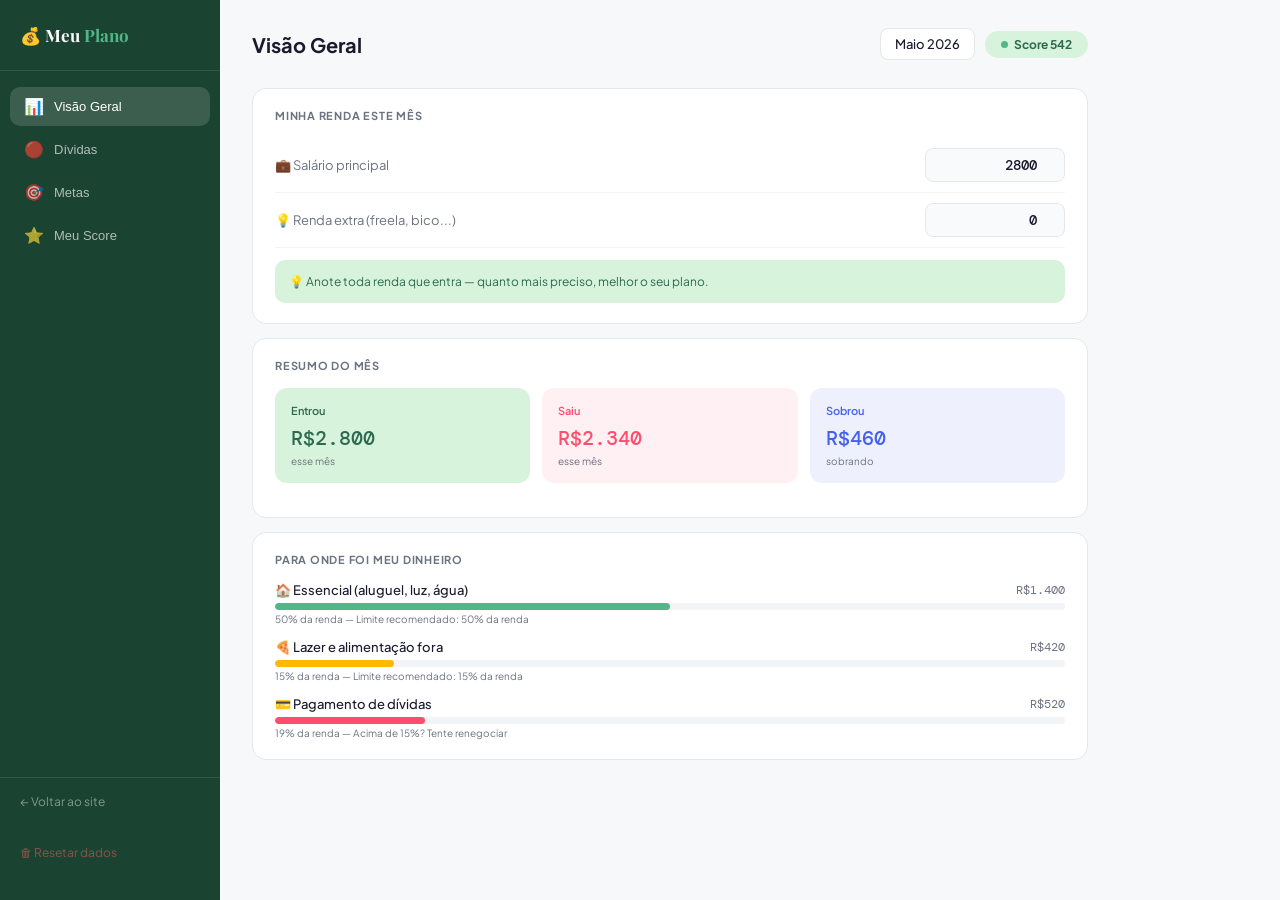
==== pages/app.html @ 9da80cf4 "primeiro commit" ====
<!DOCTYPE html>
<html lang="pt-BR">
<head>
<meta charset="UTF-8">
<meta name="viewport" content="width=device-width, initial-scale=1.0">
<title>Meu Plano Financeiro — App</title>
<link rel="stylesheet" href="../css/app.css">
<link href="https://fonts.googleapis.com/css2?family=Playfair+Display:wght@700;900&family=Plus+Jakarta+Sans:wght@400;500;600;700&family=DM+Mono:wght@400;500&display=swap" rel="stylesheet">
</head>
<body>

<div class="app-shell">

  <!-- SIDEBAR -->
  <aside class="sidebar">
    <div class="sidebar-logo">💰 Meu <span>Plano</span></div>
    <nav class="sidebar-nav">
      <button class="nav-item active" data-page="overview" onclick="navigate('overview')">
        <span class="icon">📊</span> Visão Geral
      </button>
      <button class="nav-item" data-page="debts" onclick="navigate('debts')">
        <span class="icon">🔴</span> Dívidas
      </button>
      <button class="nav-item" data-page="goals" onclick="navigate('goals')">
        <span class="icon">🎯</span> Metas
      </button>
      <button class="nav-item" data-page="score" onclick="navigate('score')">
        <span class="icon">⭐</span> Meu Score
      </button>
    </nav>
    <div class="sidebar-footer">
      <a href="../index.html">← Voltar ao site</a>
      <br><br>
      <a href="#" onclick="resetData()" style="color:rgba(255,100,100,0.5)">🗑 Resetar dados</a>
    </div>
  </aside>

  <!-- MAIN CONTENT -->
  <main class="main">

    <!-- TOP BAR -->
    <div class="topbar">
      <div class="topbar-title" id="page-title">Visão Geral</div>
      <div style="display:flex; gap:10px; align-items:center;">
        <div class="topbar-month">Maio 2026</div>
        <div class="score-chip"><div class="chip-dot"></div><span id="topbar-score">Score —</span></div>
      </div>
    </div>

    <!-- PAGE: OVERVIEW -->
    <div class="page active" id="page-overview">

      <div class="card">
        <div class="card-title">Minha renda este mês</div>
        <div class="income-row">
          <label class="income-label">💼 Salário principal</label>
          <input class="income-input" id="in-salary" type="number" placeholder="0" onchange="updateIncome('salary', this.value)">
        </div>
        <div class="income-row">
          <label class="income-label">💡 Renda extra (freela, bico...)</label>
          <input class="income-input" id="in-extra" type="number" placeholder="0" onchange="updateIncome('extra', this.value)">
        </div>
        <div class="tip-box">💡 Anote toda renda que entra — quanto mais preciso, melhor o seu plano.</div>
      </div>

      <div class="card">
        <div class="card-title">Resumo do mês</div>
        <div class="ov-grid">
          <div class="ov-tile income">
            <div class="ov-label">Entrou</div>
            <div class="ov-value" id="ov-income">—</div>
            <div class="ov-sub">esse mês</div>
          </div>
          <div class="ov-tile expense">
            <div class="ov-label">Saiu</div>
            <div class="ov-value" id="ov-expense">—</div>
            <div class="ov-sub">esse mês</div>
          </div>
          <div class="ov-tile balance">
            <div class="ov-label">Sobrou</div>
            <div class="ov-value" id="ov-balance">—</div>
            <div class="ov-sub" id="ov-balance-label">para dívidas</div>
          </div>
        </div>
      </div>

      <div class="card">
        <div class="card-title">Para onde foi meu dinheiro</div>
        <div id="expense-bars"></div>
      </div>

    </div>

    <!-- PAGE: DEBTS -->
    <div class="page" id="page-debts">
      <div class="card">
        <div class="card-header">
          <div class="card-title" style="margin-bottom:0">Mapa de dívidas — pague nessa ordem</div>
        </div>
        <div class="tip-box" style="margin-bottom:16px">💡 As dívidas aparecem ordenadas do maior para o menor juros. Pague o mínimo nas outras e coloque o máximo na <strong>Prioridade 1</strong>.</div>
        <div id="debt-list"></div>
        <button class="add-btn" onclick="addDebt()">+ Adicionar nova dívida</button>
      </div>
    </div>

    <!-- PAGE: GOALS -->
    <div class="page" id="page-goals">
      <div class="card">
        <div class="card-header">
          <div class="card-title" style="margin-bottom:0">Minhas metas</div>
        </div>
        <div class="tip-box" style="margin-bottom:16px">🎯 Comece pela reserva de emergência. Ela protege você de entrar em dívida de novo quando surgir um imprevisto.</div>
        <div id="goal-list"></div>
        <button class="add-btn" onclick="addGoal()">+ Adicionar nova meta</button>
      </div>
    </div>

    <!-- PAGE: SCORE -->
    <div class="page" id="page-score">

      <div class="score-hero">
        <div style="font-size:13px; color:rgba(255,255,255,0.5); margin-bottom:4px">Meu score Serasa hoje</div>
        <div class="score-number" id="score-number">—</div>
        <div class="score-sublabel" id="score-status"></div>
        <div class="score-bar-wrap">
          <div class="score-bar-track">
            <div class="score-bar-fill" id="score-bar-fill" style="width:0%"></div>
          </div>
        </div>
        <div class="score-range">
          <span>0 · Ruim</span><span>300 · Regular</span><span>700 · Bom</span><span>1000 · Excelente</span>
        </div>
        <div style="margin-top:16px; display:flex; align-items:center; gap:10px; justify-content:center;">
          <span style="font-size:12px; color:rgba(255,255,255,0.5)">Atualizar meu score:</span>
          <input type="number" id="score-input" placeholder="ex: 620" min="0" max="1000"
            style="width:90px; padding:6px 10px; border-radius:8px; border:none; font-family:var(--mono); font-size:14px; text-align:center;"
            onchange="updateScore(this.value)">
        </div>
      </div>

      <div class="card">
        <div class="card-title">O que está derrubando meu score</div>
        <div class="action-list" id="score-negative"></div>
      </div>

      <div class="card">
        <div class="card-title">O que vai subir meu score — faça agora</div>
        <div class="action-list" id="score-positive"></div>
      </div>

    </div>

  </main>
</div>

<!-- MOBILE BOTTOM NAV -->
<div class="mobile-nav">
  <div class="mobile-nav-items">
    <button class="mobile-nav-item active" data-page="overview" onclick="navigate('overview')"><span class="icon">📊</span>Visão</button>
    <button class="mobile-nav-item" data-page="debts" onclick="navigate('debts')"><span class="icon">🔴</span>Dívidas</button>
    <button class="mobile-nav-item" data-page="goals" onclick="navigate('goals')"><span class="icon">🎯</span>Metas</button>
    <button class="mobile-nav-item" data-page="score" onclick="navigate('score')"><span class="icon">⭐</span>Score</button>
  </div>
</div>

<script src="../js/app.js"></script>
</body>
</html>
---- css/app.css ----
/* ============================================
   MEU PLANO FINANCEIRO — App Stylesheet
   ============================================ */

:root {
  --cream: #F5F0E8;
  --cream-dark: #EDE6D6;
  --green: #1B4332;
  --green-mid: #2D6A4F;
  --green-light: #52B788;
  --green-glow: #D8F3DC;
  --red: #FF4D6D;
  --red-light: #FFF0F3;
  --yellow: #FFB800;
  --yellow-light: #FFF8E6;
  --blue: #4361EE;
  --blue-light: #EEF1FD;
  --text: #1A1A2E;
  --text-2: #6B7280;
  --border: #E5E7EB;
  --white: #FFFFFF;
  --sans: 'Plus Jakarta Sans', sans-serif;
  --mono: 'DM Mono', monospace;
  --radius: 14px;
  --shadow: 0 4px 20px rgba(0,0,0,0.07);
}

*, *::before, *::after { box-sizing: border-box; margin: 0; padding: 0; }
body { font-family: var(--sans); background: #F7F8FA; color: var(--text); font-size: 14px; }

/* ---- APP SHELL ---- */
.app-shell { display: flex; min-height: 100vh; }

/* SIDEBAR */
.sidebar {
  width: 220px; flex-shrink: 0;
  background: var(--green);
  display: flex; flex-direction: column;
  padding: 24px 0;
  position: fixed; top: 0; left: 0; bottom: 0;
  z-index: 50;
}
.sidebar-logo { font-family: 'Playfair Display', serif; font-size: 17px; color: var(--white); font-weight: 700; padding: 0 20px 24px; border-bottom: 1px solid rgba(255,255,255,0.1); }
.sidebar-logo span { color: var(--green-light); }
.sidebar-nav { flex: 1; padding: 16px 10px; display: flex; flex-direction: column; gap: 4px; }
.nav-item {
  display: flex; align-items: center; gap: 10px;
  padding: 10px 14px; border-radius: 10px;
  font-size: 13px; font-weight: 500; color: rgba(255,255,255,0.65);
  cursor: pointer; transition: all 0.18s; border: none; background: none; width: 100%; text-align: left;
  text-decoration: none;
}
.nav-item:hover { background: rgba(255,255,255,0.08); color: var(--white); }
.nav-item.active { background: rgba(255,255,255,0.14); color: var(--white); }
.nav-item .icon { font-size: 16px; }
.sidebar-footer { padding: 16px 20px; border-top: 1px solid rgba(255,255,255,0.1); }
.sidebar-footer a { font-size: 12px; color: rgba(255,255,255,0.45); text-decoration: none; display: flex; align-items: center; gap: 6px; }
.sidebar-footer a:hover { color: rgba(255,255,255,0.8); }

/* MAIN AREA */
.main { margin-left: 220px; flex: 1; padding: 28px 32px; max-width: 900px; }

/* TOP BAR */
.topbar { display: flex; align-items: center; justify-content: space-between; margin-bottom: 28px; }
.topbar-title { font-size: 20px; font-weight: 700; color: var(--text); }
.topbar-month { background: var(--white); border: 1px solid var(--border); border-radius: 8px; padding: 7px 14px; font-size: 13px; font-weight: 500; color: var(--text); }
.score-chip { background: var(--green-glow); color: var(--green-mid); font-size: 12px; font-weight: 700; padding: 6px 16px; border-radius: 30px; display: flex; align-items: center; gap: 6px; }
.chip-dot { width: 7px; height: 7px; background: var(--green-light); border-radius: 50%; animation: pulse 2s infinite; }
@keyframes pulse { 0%,100%{opacity:1;transform:scale(1)} 50%{opacity:0.5;transform:scale(0.8)} }

/* PAGE SECTIONS */
.page { display: none; }
.page.active { display: block; animation: fadeIn 0.25s ease; }
@keyframes fadeIn { from{opacity:0;transform:translateY(6px)} to{opacity:1;transform:translateY(0)} }

/* CARDS */
.card { background: var(--white); border-radius: var(--radius); padding: 20px 22px; border: 1px solid var(--border); margin-bottom: 14px; }
.card-title { font-size: 11px; font-weight: 700; color: var(--text-2); text-transform: uppercase; letter-spacing: 0.07em; margin-bottom: 16px; }
.card-header { display: flex; justify-content: space-between; align-items: center; margin-bottom: 16px; }

/* OVERVIEW GRID */
.ov-grid { display: grid; grid-template-columns: repeat(3,1fr); gap: 12px; margin-bottom: 14px; }
.ov-tile { border-radius: 12px; padding: 16px; }
.ov-tile.income { background: var(--green-glow); }
.ov-tile.expense { background: var(--red-light); }
.ov-tile.balance { background: var(--blue-light); }
.ov-label { font-size: 11px; font-weight: 600; margin-bottom: 8px; }
.ov-tile.income .ov-label { color: var(--green-mid); }
.ov-tile.expense .ov-label { color: var(--red); }
.ov-tile.balance .ov-label { color: var(--blue); }
.ov-value { font-family: var(--mono); font-size: 20px; font-weight: 500; }
.ov-tile.income .ov-value { color: var(--green-mid); }
.ov-tile.expense .ov-value { color: var(--red); }
.ov-tile.balance .ov-value { color: var(--blue); }
.ov-sub { font-size: 10px; color: var(--text-2); margin-top: 4px; }

/* BARS */
.bar-row { margin-bottom: 14px; }
.bar-row:last-child { margin-bottom: 0; }
.bar-meta { display: flex; justify-content: space-between; align-items: center; margin-bottom: 5px; }
.bar-name { font-size: 13px; font-weight: 500; }
.bar-amount { font-family: var(--mono); font-size: 12px; color: var(--text-2); }
.bar-track { background: #F3F4F6; border-radius: 4px; height: 7px; overflow: hidden; }
.bar-fill { height: 100%; border-radius: 4px; transition: width 0.6s ease; }
.bar-fill.c-green { background: var(--green-light); }
.bar-fill.c-yellow { background: var(--yellow); }
.bar-fill.c-red { background: var(--red); }
.bar-fill.c-blue { background: var(--blue); }
.bar-tip { font-size: 10px; color: var(--text-2); margin-top: 3px; }

/* INCOME INPUTS */
.income-row { display: flex; justify-content: space-between; align-items: center; padding: 10px 0; border-bottom: 1px solid #F3F4F6; }
.income-row:last-child { border-bottom: none; }
.income-label { font-size: 13px; color: var(--text-2); }
.income-input {
  font-family: var(--mono); font-size: 14px; font-weight: 500;
  border: 1px solid var(--border); border-radius: 8px; padding: 7px 12px;
  width: 140px; text-align: right; background: #F9FAFB; color: var(--text); outline: none;
}
.income-input:focus { border-color: var(--green-light); background: var(--white); }

/* DEBT ITEMS */
.debt-item { border: 1px solid var(--border); border-radius: 12px; padding: 16px; margin-bottom: 10px; transition: box-shadow 0.2s; }
.debt-item:hover { box-shadow: var(--shadow); }
.debt-item:last-child { margin-bottom: 0; }
.debt-header { display: flex; justify-content: space-between; align-items: flex-start; margin-bottom: 12px; }
.debt-name { font-size: 14px; font-weight: 600; }
.badge { font-size: 10px; font-weight: 700; padding: 3px 10px; border-radius: 20px; }
.badge.p1 { background: var(--red-light); color: var(--red); }
.badge.p2 { background: var(--yellow-light); color: #B35C00; }
.badge.p3 { background: var(--green-glow); color: var(--green-mid); }
.debt-grid { display: grid; grid-template-columns: repeat(3,1fr); gap: 8px; margin-bottom: 12px; }
.debt-stat { background: #F9FAFB; border-radius: 8px; padding: 8px 10px; }
.debt-stat-label { font-size: 10px; color: var(--text-2); margin-bottom: 3px; }
.debt-stat-value { font-family: var(--mono); font-size: 13px; font-weight: 500; }
.progress-label { display: flex; justify-content: space-between; font-size: 11px; color: var(--text-2); margin-bottom: 5px; }
.debt-tip { background: var(--yellow-light); border-radius: 8px; padding: 9px 12px; font-size: 11px; color: #7A4500; margin-top: 10px; line-height: 1.5; }

/* GOAL ITEMS */
.goal-item { border: 1px solid var(--border); border-radius: 12px; padding: 16px; margin-bottom: 10px; transition: box-shadow 0.2s; }
.goal-item:hover { box-shadow: var(--shadow); }
.goal-item:last-child { margin-bottom: 0; }
.goal-header { display: flex; justify-content: space-between; align-items: center; margin-bottom: 8px; }
.goal-name { font-size: 14px; font-weight: 600; }
.goal-emoji { font-size: 22px; }
.goal-meta { display: flex; justify-content: space-between; align-items: center; font-size: 12px; color: var(--text-2); margin-bottom: 10px; }
.goal-months { background: var(--green-glow); color: var(--green-mid); padding: 3px 10px; border-radius: 20px; font-size: 11px; font-weight: 600; }
.goal-values { display: flex; justify-content: space-between; align-items: baseline; margin-bottom: 6px; }
.goal-saved { font-family: var(--mono); font-size: 16px; font-weight: 600; color: var(--green-mid); }
.goal-target { font-family: var(--mono); font-size: 12px; color: var(--text-2); }
.goal-tip { background: var(--green-glow); border-radius: 8px; padding: 9px 12px; font-size: 11px; color: var(--green-mid); margin-top: 10px; line-height: 1.5; }

/* SCORE PAGE */
.score-hero { background: linear-gradient(135deg, #1A1A2E 0%, #2D2D5E 100%); border-radius: var(--radius); padding: 28px; text-align: center; margin-bottom: 14px; }
.score-number { font-family: 'Playfair Display', serif; font-size: 64px; font-weight: 900; color: var(--green-light); line-height: 1; margin: 8px 0; }
.score-sublabel { font-size: 13px; color: rgba(255,255,255,0.55); margin-top: 6px; }
.score-bar-wrap { margin: 18px 0 6px; }
.score-bar-track { height: 10px; background: rgba(255,255,255,0.12); border-radius: 5px; overflow: hidden; }
.score-bar-fill { height: 100%; border-radius: 5px; background: linear-gradient(90deg, var(--red) 0%, var(--yellow) 50%, var(--green-light) 100%); }
.score-range { display: flex; justify-content: space-between; font-size: 10px; color: rgba(255,255,255,0.35); margin-top: 6px; }

/* ACTION ITEMS */
.action-list { display: flex; flex-direction: column; gap: 10px; }
.action-item { display: flex; align-items: center; gap: 12px; padding: 12px 14px; border: 1px solid var(--border); border-radius: 10px; transition: box-shadow 0.15s; }
.action-item:hover { box-shadow: var(--shadow); }
.action-icon { width: 36px; height: 36px; border-radius: 9px; display: flex; align-items: center; justify-content: center; font-size: 17px; flex-shrink: 0; }
.action-icon.g { background: var(--green-glow); }
.action-icon.r { background: var(--red-light); }
.action-icon.y { background: var(--yellow-light); }
.action-body { flex: 1; }
.action-title { font-size: 13px; font-weight: 600; margin-bottom: 2px; }
.action-desc { font-size: 11px; color: var(--text-2); line-height: 1.5; }
.check-btn { width: 22px; height: 22px; border-radius: 50%; border: 2px solid var(--border); flex-shrink: 0; cursor: pointer; display: flex; align-items: center; justify-content: center; transition: all 0.2s; background: none; }
.check-btn.done { background: var(--green-light); border-color: var(--green-light); }
.check-btn.done::after { content: '✓'; color: var(--white); font-size: 11px; font-weight: 700; }

/* ADD BUTTON */
.add-btn { width: 100%; margin-top: 12px; padding: 12px; border: 2px dashed var(--border); border-radius: 12px; background: none; font-family: var(--sans); font-size: 13px; color: var(--text-2); cursor: pointer; transition: all 0.2s; }
.add-btn:hover { border-color: var(--green-light); color: var(--green); background: var(--green-glow); }

/* TIP BOX */
.tip-box { background: var(--green-glow); border-radius: 10px; padding: 12px 14px; font-size: 12px; color: var(--green-mid); line-height: 1.6; margin-top: 12px; }

/* MOBILE NAV */
.mobile-nav { display: none; position: fixed; bottom: 0; left: 0; right: 0; background: var(--white); border-top: 1px solid var(--border); padding: 10px; z-index: 50; }
.mobile-nav-items { display: flex; justify-content: space-around; }
.mobile-nav-item { display: flex; flex-direction: column; align-items: center; gap: 3px; padding: 6px 12px; border-radius: 10px; border: none; background: none; font-family: var(--sans); font-size: 10px; color: var(--text-2); cursor: pointer; transition: all 0.15s; }
.mobile-nav-item .icon { font-size: 20px; }
.mobile-nav-item.active { color: var(--green); background: var(--green-glow); }

@media (max-width: 700px) {
  .sidebar { display: none; }
  .main { margin-left: 0; padding: 16px 14px 80px; }
  .ov-grid { grid-template-columns: 1fr 1fr; }
  .debt-grid { grid-template-columns: 1fr 1fr; }
  .mobile-nav { display: block; }
}
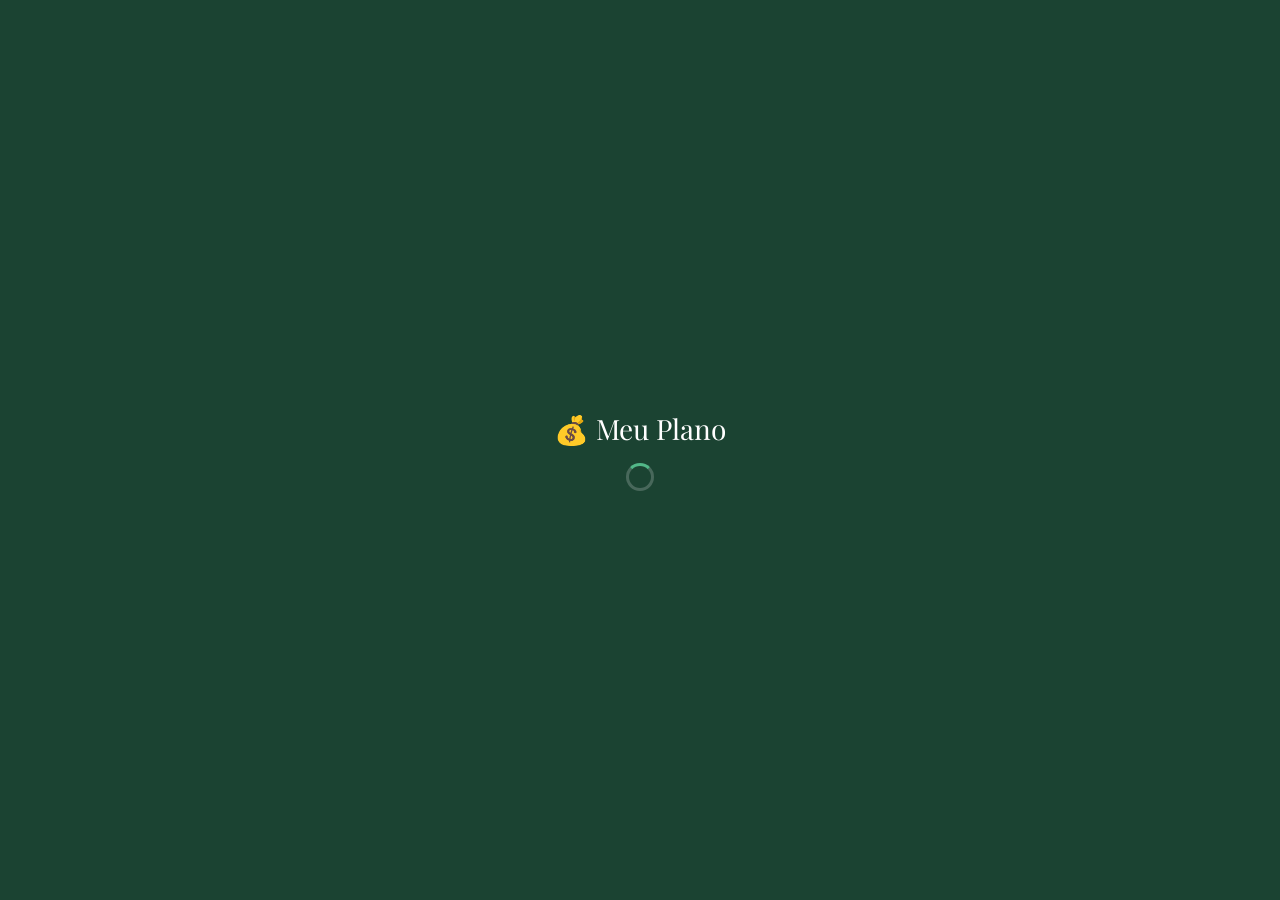
==== commit 16213847: "add login, firebase auth, firestore integration - Add Firebase Auth (Google + email/password) via js" ====
--- a/pages/app.html
+++ b/pages/app.html
@@ -3,53 +3,81 @@
 <head>
 <meta charset="UTF-8">
 <meta name="viewport" content="width=device-width, initial-scale=1.0">
-<title>Meu Plano Financeiro — App</title>
+<title>Meu Plano Financeiro</title>
 <link rel="stylesheet" href="../css/app.css">
 <link href="https://fonts.googleapis.com/css2?family=Playfair+Display:wght@700;900&family=Plus+Jakarta+Sans:wght@400;500;600;700&family=DM+Mono:wght@400;500&display=swap" rel="stylesheet">
+<style>
+/* Auth loading screen */
+.auth-loading {
+  position: fixed; inset: 0;
+  background: var(--green);
+  display: flex; flex-direction: column;
+  align-items: center; justify-content: center;
+  z-index: 999;
+  transition: opacity 0.3s;
+}
+.auth-loading .logo { font-family: 'Playfair Display', serif; font-size: 28px; color: #fff; margin-bottom: 16px; }
+.auth-loading .spinner { width: 28px; height: 28px; border: 3px solid rgba(255,255,255,0.2); border-top-color: #52B788; border-radius: 50%; animation: spin 0.7s linear infinite; }
+@keyframes spin { to { transform: rotate(360deg); } }
+
+/* User avatar in topbar */
+.user-info { display: flex; align-items: center; gap: 10px; }
+.user-avatar {
+  width: 32px; height: 32px; border-radius: 50%;
+  background: var(--green-glow); color: var(--green);
+  font-size: 13px; font-weight: 700;
+  display: flex; align-items: center; justify-content: center;
+  border: 2px solid var(--green-light);
+  overflow: hidden;
+}
+.user-avatar img { width: 100%; height: 100%; object-fit: cover; }
+.btn-logout {
+  font-size: 12px; color: rgba(255,255,255,0.5);
+  background: none; border: none; cursor: pointer;
+  font-family: var(--sans); padding: 6px 10px;
+  border-radius: 8px; transition: all 0.2s;
+}
+.btn-logout:hover { color: #fff; background: rgba(255,255,255,0.08); }
+</style>
 </head>
 <body>
 
-<div class="app-shell">
+<!-- AUTH LOADING SCREEN -->
+<div class="auth-loading" id="auth-loading">
+  <div class="logo">💰 Meu Plano</div>
+  <div class="spinner"></div>
+</div>
+
+<div class="app-shell" id="app-shell" style="display:none">
 
   <!-- SIDEBAR -->
   <aside class="sidebar">
     <div class="sidebar-logo">💰 Meu <span>Plano</span></div>
     <nav class="sidebar-nav">
-      <button class="nav-item active" data-page="overview" onclick="navigate('overview')">
-        <span class="icon">📊</span> Visão Geral
-      </button>
-      <button class="nav-item" data-page="debts" onclick="navigate('debts')">
-        <span class="icon">🔴</span> Dívidas
-      </button>
-      <button class="nav-item" data-page="goals" onclick="navigate('goals')">
-        <span class="icon">🎯</span> Metas
-      </button>
-      <button class="nav-item" data-page="score" onclick="navigate('score')">
-        <span class="icon">⭐</span> Meu Score
-      </button>
+      <button class="nav-item active" data-page="overview" onclick="navigate('overview')"><span class="icon">📊</span> Visão Geral</button>
+      <button class="nav-item" data-page="debts" onclick="navigate('debts')"><span class="icon">🔴</span> Dívidas</button>
+      <button class="nav-item" data-page="goals" onclick="navigate('goals')"><span class="icon">🎯</span> Metas</button>
+      <button class="nav-item" data-page="score" onclick="navigate('score')"><span class="icon">⭐</span> Meu Score</button>
     </nav>
     <div class="sidebar-footer">
       <a href="../index.html">← Voltar ao site</a>
       <br><br>
-      <a href="#" onclick="resetData()" style="color:rgba(255,100,100,0.5)">🗑 Resetar dados</a>
+      <button class="btn-logout" onclick="handleLogout()">🚪 Sair</button>
     </div>
   </aside>
 
-  <!-- MAIN CONTENT -->
+  <!-- MAIN -->
   <main class="main">
-
-    <!-- TOP BAR -->
     <div class="topbar">
       <div class="topbar-title" id="page-title">Visão Geral</div>
-      <div style="display:flex; gap:10px; align-items:center;">
-        <div class="topbar-month">Maio 2026</div>
+      <div class="user-info">
         <div class="score-chip"><div class="chip-dot"></div><span id="topbar-score">Score —</span></div>
+        <div class="user-avatar" id="user-avatar">?</div>
       </div>
     </div>
 
     <!-- PAGE: OVERVIEW -->
     <div class="page active" id="page-overview">
-
       <div class="card">
         <div class="card-title">Minha renda este mês</div>
         <div class="income-row">
@@ -62,33 +90,18 @@
         </div>
         <div class="tip-box">💡 Anote toda renda que entra — quanto mais preciso, melhor o seu plano.</div>
       </div>
-
       <div class="card">
         <div class="card-title">Resumo do mês</div>
         <div class="ov-grid">
-          <div class="ov-tile income">
-            <div class="ov-label">Entrou</div>
-            <div class="ov-value" id="ov-income">—</div>
-            <div class="ov-sub">esse mês</div>
-          </div>
-          <div class="ov-tile expense">
-            <div class="ov-label">Saiu</div>
-            <div class="ov-value" id="ov-expense">—</div>
-            <div class="ov-sub">esse mês</div>
-          </div>
-          <div class="ov-tile balance">
-            <div class="ov-label">Sobrou</div>
-            <div class="ov-value" id="ov-balance">—</div>
-            <div class="ov-sub" id="ov-balance-label">para dívidas</div>
-          </div>
+          <div class="ov-tile income"><div class="ov-label">Entrou</div><div class="ov-value" id="ov-income">—</div><div class="ov-sub">esse mês</div></div>
+          <div class="ov-tile expense"><div class="ov-label">Saiu</div><div class="ov-value" id="ov-expense">—</div><div class="ov-sub">esse mês</div></div>
+          <div class="ov-tile balance"><div class="ov-label">Sobrou</div><div class="ov-value" id="ov-balance">—</div><div class="ov-sub" id="ov-balance-label">para dívidas</div></div>
         </div>
       </div>
-
       <div class="card">
         <div class="card-title">Para onde foi meu dinheiro</div>
         <div id="expense-bars"></div>
       </div>
-
     </div>
 
     <!-- PAGE: DEBTS -->
@@ -97,7 +110,7 @@
         <div class="card-header">
           <div class="card-title" style="margin-bottom:0">Mapa de dívidas — pague nessa ordem</div>
         </div>
-        <div class="tip-box" style="margin-bottom:16px">💡 As dívidas aparecem ordenadas do maior para o menor juros. Pague o mínimo nas outras e coloque o máximo na <strong>Prioridade 1</strong>.</div>
+        <div class="tip-box" style="margin-bottom:16px">💡 Ordenadas do maior para menor juros. Pague o mínimo nas outras e coloque o máximo na <strong>Prioridade 1</strong>.</div>
         <div id="debt-list"></div>
         <button class="add-btn" onclick="addDebt()">+ Adicionar nova dívida</button>
       </div>
@@ -109,7 +122,7 @@
         <div class="card-header">
           <div class="card-title" style="margin-bottom:0">Minhas metas</div>
         </div>
-        <div class="tip-box" style="margin-bottom:16px">🎯 Comece pela reserva de emergência. Ela protege você de entrar em dívida de novo quando surgir um imprevisto.</div>
+        <div class="tip-box" style="margin-bottom:16px">🎯 Comece pela reserva de emergência — ela protege você de entrar em dívida de novo.</div>
         <div id="goal-list"></div>
         <button class="add-btn" onclick="addGoal()">+ Adicionar nova meta</button>
       </div>
@@ -117,39 +130,30 @@
 
     <!-- PAGE: SCORE -->
     <div class="page" id="page-score">
-
       <div class="score-hero">
-        <div style="font-size:13px; color:rgba(255,255,255,0.5); margin-bottom:4px">Meu score Serasa hoje</div>
+        <div style="font-size:13px;color:rgba(255,255,255,0.5);margin-bottom:4px">Meu score Serasa hoje</div>
         <div class="score-number" id="score-number">—</div>
         <div class="score-sublabel" id="score-status"></div>
         <div class="score-bar-wrap">
-          <div class="score-bar-track">
-            <div class="score-bar-fill" id="score-bar-fill" style="width:0%"></div>
-          </div>
+          <div class="score-bar-track"><div class="score-bar-fill" id="score-bar-fill" style="width:0%"></div></div>
         </div>
-        <div class="score-range">
-          <span>0 · Ruim</span><span>300 · Regular</span><span>700 · Bom</span><span>1000 · Excelente</span>
-        </div>
-        <div style="margin-top:16px; display:flex; align-items:center; gap:10px; justify-content:center;">
-          <span style="font-size:12px; color:rgba(255,255,255,0.5)">Atualizar meu score:</span>
+        <div class="score-range"><span>0 · Ruim</span><span>300 · Regular</span><span>700 · Bom</span><span>1000 · Excelente</span></div>
+        <div style="margin-top:16px;display:flex;align-items:center;gap:10px;justify-content:center;">
+          <span style="font-size:12px;color:rgba(255,255,255,0.5)">Atualizar:</span>
           <input type="number" id="score-input" placeholder="ex: 620" min="0" max="1000"
-            style="width:90px; padding:6px 10px; border-radius:8px; border:none; font-family:var(--mono); font-size:14px; text-align:center;"
+            style="width:90px;padding:6px 10px;border-radius:8px;border:none;font-family:var(--mono);font-size:14px;text-align:center;"
             onchange="updateScore(this.value)">
         </div>
       </div>
-
       <div class="card">
         <div class="card-title">O que está derrubando meu score</div>
         <div class="action-list" id="score-negative"></div>
       </div>
-
       <div class="card">
         <div class="card-title">O que vai subir meu score — faça agora</div>
         <div class="action-list" id="score-positive"></div>
       </div>
-
     </div>
-
   </main>
 </div>
 
@@ -163,6 +167,6 @@
   </div>
 </div>
 
-<script src="../js/app.js"></script>
+<script type="module" src="../js/app.js"></script>
 </body>
 </html>
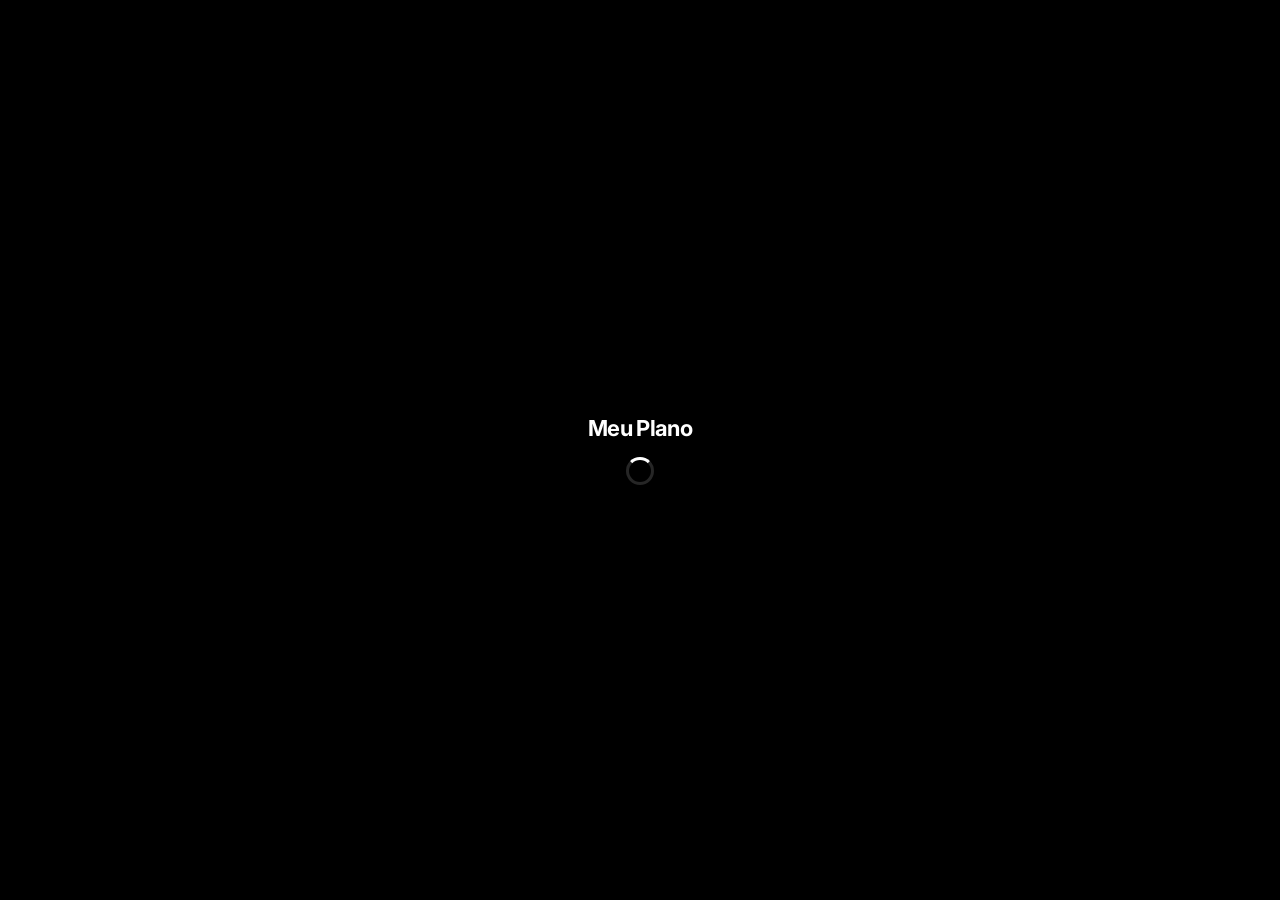
==== commit d5f83fef: "apply Apple design system to all app pages and flows - app.css: full redesign — Inter font, black/wh" ====
--- a/pages/app.html
+++ b/pages/app.html
@@ -5,37 +5,33 @@
 <meta name="viewport" content="width=device-width, initial-scale=1.0">
 <title>Meu Plano Financeiro</title>
 <link rel="stylesheet" href="../css/app.css">
-<link href="https://fonts.googleapis.com/css2?family=Playfair+Display:wght@700;900&family=Plus+Jakarta+Sans:wght@400;500;600;700&family=DM+Mono:wght@400;500&display=swap" rel="stylesheet">
+<link href="https://fonts.googleapis.com/css2?family=Inter:wght@400;500;600;700;800&display=swap" rel="stylesheet">
 <style>
-/* Auth loading screen */
 .auth-loading {
   position: fixed; inset: 0;
-  background: var(--green);
+  background: #000;
   display: flex; flex-direction: column;
   align-items: center; justify-content: center;
-  z-index: 999;
-  transition: opacity 0.3s;
+  z-index: 999; transition: opacity 0.3s;
 }
-.auth-loading .logo { font-family: 'Playfair Display', serif; font-size: 28px; color: #fff; margin-bottom: 16px; }
-.auth-loading .spinner { width: 28px; height: 28px; border: 3px solid rgba(255,255,255,0.2); border-top-color: #52B788; border-radius: 50%; animation: spin 0.7s linear infinite; }
+.auth-loading .logo { font-family: 'Inter', sans-serif; font-size: 22px; font-weight: 700; color: #fff; margin-bottom: 16px; letter-spacing: -0.03em; }
+.auth-loading .spinner { width: 28px; height: 28px; border: 3px solid rgba(255,255,255,0.15); border-top-color: #fff; border-radius: 50%; animation: spin 0.7s linear infinite; }
 @keyframes spin { to { transform: rotate(360deg); } }
 
-/* User avatar in topbar */
 .user-info { display: flex; align-items: center; gap: 10px; }
 .user-avatar {
   width: 32px; height: 32px; border-radius: 50%;
-  background: var(--green-glow); color: var(--green);
+  background: #1D1D1F; color: #fff;
   font-size: 13px; font-weight: 700;
   display: flex; align-items: center; justify-content: center;
-  border: 2px solid var(--green-light);
   overflow: hidden;
 }
 .user-avatar img { width: 100%; height: 100%; object-fit: cover; }
 .btn-logout {
-  font-size: 12px; color: rgba(255,255,255,0.5);
+  font-size: 12px; color: rgba(255,255,255,0.38);
   background: none; border: none; cursor: pointer;
-  font-family: var(--sans); padding: 6px 10px;
-  border-radius: 8px; transition: all 0.2s;
+  font-family: 'Inter', sans-serif; padding: 6px 10px;
+  border-radius: 8px; transition: all 0.2s; letter-spacing: -0.01em;
 }
 .btn-logout:hover { color: #fff; background: rgba(255,255,255,0.08); }
 </style>
@@ -44,7 +40,7 @@
 
 <!-- AUTH LOADING SCREEN -->
 <div class="auth-loading" id="auth-loading">
-  <div class="logo">💰 Meu Plano</div>
+  <div class="logo">Meu Plano</div>
   <div class="spinner"></div>
 </div>
 
@@ -52,7 +48,7 @@
 
   <!-- SIDEBAR -->
   <aside class="sidebar">
-    <div class="sidebar-logo">💰 Meu <span>Plano</span></div>
+    <div class="sidebar-logo">Meu <span>Plano</span></div>
     <nav class="sidebar-nav">
       <button class="nav-item active" data-page="overview" onclick="navigate('overview')"><span class="icon">📊</span> Visão Geral</button>
       <button class="nav-item" data-page="debts" onclick="navigate('debts')"><span class="icon">🔴</span> Dívidas</button>
--- a/css/app.css
+++ b/css/app.css
@@ -1,32 +1,30 @@
 /* ============================================
-   MEU PLANO FINANCEIRO — App Stylesheet
+   MEU PLANO FINANCEIRO — App · Apple Design System
    ============================================ */
 
 :root {
-  --cream: #F5F0E8;
-  --cream-dark: #EDE6D6;
-  --green: #1B4332;
-  --green-mid: #2D6A4F;
-  --green-light: #52B788;
-  --green-glow: #D8F3DC;
-  --red: #FF4D6D;
-  --red-light: #FFF0F3;
-  --yellow: #FFB800;
-  --yellow-light: #FFF8E6;
-  --blue: #4361EE;
-  --blue-light: #EEF1FD;
-  --text: #1A1A2E;
-  --text-2: #6B7280;
-  --border: #E5E7EB;
+  --near-black: #1D1D1F;
+  --black: #000000;
   --white: #FFFFFF;
-  --sans: 'Plus Jakarta Sans', sans-serif;
-  --mono: 'DM Mono', monospace;
+  --apple-gray: #F5F5F7;
+  --border: #D2D2D7;
+  --border-light: #E8E8ED;
+  --text: #1D1D1F;
+  --text-2: #6E6E73;
+  --text-3: #AEAEB2;
+  --green: #30D158;
+  --red: #FF453A;
+  --orange: #FF9F0A;
+  --blue: #007AFF;
+  --sans: 'Inter', -apple-system, BlinkMacSystemFont, sans-serif;
+  --mono: ui-monospace, 'SF Mono', 'Courier New', monospace;
   --radius: 14px;
-  --shadow: 0 4px 20px rgba(0,0,0,0.07);
+  --shadow: 0 1px 3px rgba(0,0,0,0.06), 0 4px 12px rgba(0,0,0,0.04);
+  --shadow-md: 0 4px 16px rgba(0,0,0,0.08), 0 8px 24px rgba(0,0,0,0.04);
 }
 
 *, *::before, *::after { box-sizing: border-box; margin: 0; padding: 0; }
-body { font-family: var(--sans); background: #F7F8FA; color: var(--text); font-size: 14px; }
+body { font-family: var(--sans); background: var(--apple-gray); color: var(--text); font-size: 14px; -webkit-font-smoothing: antialiased; }
 
 /* ---- APP SHELL ---- */
 .app-shell { display: flex; min-height: 100vh; }
@@ -34,159 +32,158 @@
 /* SIDEBAR */
 .sidebar {
   width: 220px; flex-shrink: 0;
-  background: var(--green);
+  background: var(--near-black);
   display: flex; flex-direction: column;
   padding: 24px 0;
   position: fixed; top: 0; left: 0; bottom: 0;
   z-index: 50;
 }
-.sidebar-logo { font-family: 'Playfair Display', serif; font-size: 17px; color: var(--white); font-weight: 700; padding: 0 20px 24px; border-bottom: 1px solid rgba(255,255,255,0.1); }
-.sidebar-logo span { color: var(--green-light); }
-.sidebar-nav { flex: 1; padding: 16px 10px; display: flex; flex-direction: column; gap: 4px; }
+.sidebar-logo {
+  font-size: 17px; font-weight: 700; color: var(--white);
+  padding: 0 20px 24px; letter-spacing: -0.03em;
+  border-bottom: 1px solid rgba(255,255,255,0.08);
+}
+.sidebar-logo span { color: rgba(255,255,255,0.45); }
+.sidebar-nav { flex: 1; padding: 12px 10px; display: flex; flex-direction: column; gap: 2px; }
 .nav-item {
   display: flex; align-items: center; gap: 10px;
-  padding: 10px 14px; border-radius: 10px;
-  font-size: 13px; font-weight: 500; color: rgba(255,255,255,0.65);
-  cursor: pointer; transition: all 0.18s; border: none; background: none; width: 100%; text-align: left;
-  text-decoration: none;
+  padding: 9px 14px; border-radius: 10px;
+  font-size: 13px; font-weight: 500; color: rgba(255,255,255,0.45);
+  cursor: pointer; transition: all 0.15s; border: none; background: none; width: 100%; text-align: left;
+  text-decoration: none; letter-spacing: -0.01em;
 }
-.nav-item:hover { background: rgba(255,255,255,0.08); color: var(--white); }
-.nav-item.active { background: rgba(255,255,255,0.14); color: var(--white); }
-.nav-item .icon { font-size: 16px; }
-.sidebar-footer { padding: 16px 20px; border-top: 1px solid rgba(255,255,255,0.1); }
-.sidebar-footer a { font-size: 12px; color: rgba(255,255,255,0.45); text-decoration: none; display: flex; align-items: center; gap: 6px; }
-.sidebar-footer a:hover { color: rgba(255,255,255,0.8); }
+.nav-item:hover { background: rgba(255,255,255,0.07); color: rgba(255,255,255,0.8); }
+.nav-item.active { background: rgba(255,255,255,0.11); color: var(--white); }
+.nav-item .icon { font-size: 15px; }
+.sidebar-footer { padding: 16px 20px; border-top: 1px solid rgba(255,255,255,0.08); display: flex; flex-direction: column; gap: 8px; }
+.sidebar-footer a { font-size: 12px; color: rgba(255,255,255,0.35); text-decoration: none; display: flex; align-items: center; gap: 6px; transition: color 0.15s; }
+.sidebar-footer a:hover { color: rgba(255,255,255,0.7); }
 
 /* MAIN AREA */
 .main { margin-left: 220px; flex: 1; padding: 28px 32px; max-width: 900px; }
 
 /* TOP BAR */
 .topbar { display: flex; align-items: center; justify-content: space-between; margin-bottom: 28px; }
-.topbar-title { font-size: 20px; font-weight: 700; color: var(--text); }
+.topbar-title { font-size: 22px; font-weight: 700; color: var(--text); letter-spacing: -0.04em; }
 .topbar-month { background: var(--white); border: 1px solid var(--border); border-radius: 8px; padding: 7px 14px; font-size: 13px; font-weight: 500; color: var(--text); }
-.score-chip { background: var(--green-glow); color: var(--green-mid); font-size: 12px; font-weight: 700; padding: 6px 16px; border-radius: 30px; display: flex; align-items: center; gap: 6px; }
-.chip-dot { width: 7px; height: 7px; background: var(--green-light); border-radius: 50%; animation: pulse 2s infinite; }
-@keyframes pulse { 0%,100%{opacity:1;transform:scale(1)} 50%{opacity:0.5;transform:scale(0.8)} }
+.score-chip { background: var(--white); border: 1px solid var(--border-light); color: var(--text-2); font-size: 12px; font-weight: 600; padding: 6px 14px; border-radius: 980px; display: flex; align-items: center; gap: 6px; letter-spacing: -0.01em; }
+.chip-dot { width: 6px; height: 6px; background: var(--green); border-radius: 50%; animation: pulse 2s infinite; }
+@keyframes pulse { 0%,100%{opacity:1;transform:scale(1)} 50%{opacity:0.4;transform:scale(0.8)} }
 
-/* PAGE SECTIONS */
+/* PAGES */
 .page { display: none; }
-.page.active { display: block; animation: fadeIn 0.25s ease; }
+.page.active { display: block; animation: fadeIn 0.2s ease; }
 @keyframes fadeIn { from{opacity:0;transform:translateY(6px)} to{opacity:1;transform:translateY(0)} }
 
 /* CARDS */
-.card { background: var(--white); border-radius: var(--radius); padding: 20px 22px; border: 1px solid var(--border); margin-bottom: 14px; }
-.card-title { font-size: 11px; font-weight: 700; color: var(--text-2); text-transform: uppercase; letter-spacing: 0.07em; margin-bottom: 16px; }
+.card { background: var(--white); border-radius: var(--radius); padding: 20px 22px; border: 1px solid var(--border-light); margin-bottom: 12px; }
+.card-title { font-size: 11px; font-weight: 600; color: var(--text-3); text-transform: uppercase; letter-spacing: 0.07em; margin-bottom: 16px; }
 .card-header { display: flex; justify-content: space-between; align-items: center; margin-bottom: 16px; }
 
 /* OVERVIEW GRID */
-.ov-grid { display: grid; grid-template-columns: repeat(3,1fr); gap: 12px; margin-bottom: 14px; }
-.ov-tile { border-radius: 12px; padding: 16px; }
-.ov-tile.income { background: var(--green-glow); }
-.ov-tile.expense { background: var(--red-light); }
-.ov-tile.balance { background: var(--blue-light); }
-.ov-label { font-size: 11px; font-weight: 600; margin-bottom: 8px; }
-.ov-tile.income .ov-label { color: var(--green-mid); }
-.ov-tile.expense .ov-label { color: var(--red); }
-.ov-tile.balance .ov-label { color: var(--blue); }
-.ov-value { font-family: var(--mono); font-size: 20px; font-weight: 500; }
-.ov-tile.income .ov-value { color: var(--green-mid); }
+.ov-grid { display: grid; grid-template-columns: repeat(3,1fr); gap: 10px; margin-bottom: 12px; }
+.ov-tile { border-radius: 12px; padding: 16px; background: var(--apple-gray); }
+.ov-label { font-size: 11px; font-weight: 600; color: var(--text-2); margin-bottom: 8px; }
+.ov-value { font-family: var(--mono); font-size: 20px; font-weight: 600; }
+.ov-tile.income .ov-value { color: var(--green); }
 .ov-tile.expense .ov-value { color: var(--red); }
-.ov-tile.balance .ov-value { color: var(--blue); }
-.ov-sub { font-size: 10px; color: var(--text-2); margin-top: 4px; }
+.ov-tile.balance .ov-value { color: var(--text); }
+.ov-sub { font-size: 10px; color: var(--text-3); margin-top: 4px; }
 
 /* BARS */
 .bar-row { margin-bottom: 14px; }
 .bar-row:last-child { margin-bottom: 0; }
 .bar-meta { display: flex; justify-content: space-between; align-items: center; margin-bottom: 5px; }
-.bar-name { font-size: 13px; font-weight: 500; }
+.bar-name { font-size: 13px; font-weight: 500; letter-spacing: -0.01em; }
 .bar-amount { font-family: var(--mono); font-size: 12px; color: var(--text-2); }
-.bar-track { background: #F3F4F6; border-radius: 4px; height: 7px; overflow: hidden; }
+.bar-track { background: var(--apple-gray); border-radius: 4px; height: 6px; overflow: hidden; }
 .bar-fill { height: 100%; border-radius: 4px; transition: width 0.6s ease; }
-.bar-fill.c-green { background: var(--green-light); }
-.bar-fill.c-yellow { background: var(--yellow); }
+.bar-fill.c-green { background: var(--green); }
+.bar-fill.c-yellow { background: var(--orange); }
 .bar-fill.c-red { background: var(--red); }
 .bar-fill.c-blue { background: var(--blue); }
-.bar-tip { font-size: 10px; color: var(--text-2); margin-top: 3px; }
+.bar-tip { font-size: 10px; color: var(--text-3); margin-top: 3px; }
 
 /* INCOME INPUTS */
-.income-row { display: flex; justify-content: space-between; align-items: center; padding: 10px 0; border-bottom: 1px solid #F3F4F6; }
+.income-row { display: flex; justify-content: space-between; align-items: center; padding: 11px 0; border-bottom: 1px solid var(--border-light); }
 .income-row:last-child { border-bottom: none; }
-.income-label { font-size: 13px; color: var(--text-2); }
+.income-label { font-size: 13px; color: var(--text-2); letter-spacing: -0.01em; }
 .income-input {
   font-family: var(--mono); font-size: 14px; font-weight: 500;
-  border: 1px solid var(--border); border-radius: 8px; padding: 7px 12px;
-  width: 140px; text-align: right; background: #F9FAFB; color: var(--text); outline: none;
+  border: 1.5px solid var(--border); border-radius: 10px; padding: 7px 12px;
+  width: 140px; text-align: right; background: var(--apple-gray); color: var(--text); outline: none;
+  transition: border-color 0.2s, background 0.2s;
 }
-.income-input:focus { border-color: var(--green-light); background: var(--white); }
+.income-input:focus { border-color: var(--near-black); background: var(--white); }
 
 /* DEBT ITEMS */
-.debt-item { border: 1px solid var(--border); border-radius: 12px; padding: 16px; margin-bottom: 10px; transition: box-shadow 0.2s; }
-.debt-item:hover { box-shadow: var(--shadow); }
+.debt-item { border: 1px solid var(--border-light); border-radius: 12px; padding: 16px; margin-bottom: 10px; transition: box-shadow 0.2s; }
+.debt-item:hover { box-shadow: var(--shadow-md); }
 .debt-item:last-child { margin-bottom: 0; }
 .debt-header { display: flex; justify-content: space-between; align-items: flex-start; margin-bottom: 12px; }
-.debt-name { font-size: 14px; font-weight: 600; }
-.badge { font-size: 10px; font-weight: 700; padding: 3px 10px; border-radius: 20px; }
-.badge.p1 { background: var(--red-light); color: var(--red); }
-.badge.p2 { background: var(--yellow-light); color: #B35C00; }
-.badge.p3 { background: var(--green-glow); color: var(--green-mid); }
+.debt-name { font-size: 14px; font-weight: 600; letter-spacing: -0.02em; }
+.badge { font-size: 10px; font-weight: 700; padding: 3px 10px; border-radius: 980px; }
+.badge.p1 { background: rgba(255,69,58,0.1); color: var(--red); }
+.badge.p2 { background: rgba(255,159,10,0.1); color: var(--orange); }
+.badge.p3 { background: rgba(48,209,88,0.1); color: var(--green); }
 .debt-grid { display: grid; grid-template-columns: repeat(3,1fr); gap: 8px; margin-bottom: 12px; }
-.debt-stat { background: #F9FAFB; border-radius: 8px; padding: 8px 10px; }
-.debt-stat-label { font-size: 10px; color: var(--text-2); margin-bottom: 3px; }
+.debt-stat { background: var(--apple-gray); border-radius: 10px; padding: 10px; }
+.debt-stat-label { font-size: 10px; color: var(--text-3); margin-bottom: 3px; }
 .debt-stat-value { font-family: var(--mono); font-size: 13px; font-weight: 500; }
-.progress-label { display: flex; justify-content: space-between; font-size: 11px; color: var(--text-2); margin-bottom: 5px; }
-.debt-tip { background: var(--yellow-light); border-radius: 8px; padding: 9px 12px; font-size: 11px; color: #7A4500; margin-top: 10px; line-height: 1.5; }
+.progress-label { display: flex; justify-content: space-between; font-size: 11px; color: var(--text-3); margin-bottom: 5px; }
+.debt-tip { background: rgba(255,159,10,0.07); border-radius: 10px; padding: 10px 12px; font-size: 11px; color: #996000; margin-top: 10px; line-height: 1.55; }
 
 /* GOAL ITEMS */
-.goal-item { border: 1px solid var(--border); border-radius: 12px; padding: 16px; margin-bottom: 10px; transition: box-shadow 0.2s; }
-.goal-item:hover { box-shadow: var(--shadow); }
+.goal-item { border: 1px solid var(--border-light); border-radius: 12px; padding: 16px; margin-bottom: 10px; transition: box-shadow 0.2s; }
+.goal-item:hover { box-shadow: var(--shadow-md); }
 .goal-item:last-child { margin-bottom: 0; }
 .goal-header { display: flex; justify-content: space-between; align-items: center; margin-bottom: 8px; }
-.goal-name { font-size: 14px; font-weight: 600; }
+.goal-name { font-size: 14px; font-weight: 600; letter-spacing: -0.02em; }
 .goal-emoji { font-size: 22px; }
 .goal-meta { display: flex; justify-content: space-between; align-items: center; font-size: 12px; color: var(--text-2); margin-bottom: 10px; }
-.goal-months { background: var(--green-glow); color: var(--green-mid); padding: 3px 10px; border-radius: 20px; font-size: 11px; font-weight: 600; }
+.goal-months { background: rgba(48,209,88,0.1); color: var(--green); padding: 3px 10px; border-radius: 980px; font-size: 11px; font-weight: 600; }
 .goal-values { display: flex; justify-content: space-between; align-items: baseline; margin-bottom: 6px; }
-.goal-saved { font-family: var(--mono); font-size: 16px; font-weight: 600; color: var(--green-mid); }
-.goal-target { font-family: var(--mono); font-size: 12px; color: var(--text-2); }
-.goal-tip { background: var(--green-glow); border-radius: 8px; padding: 9px 12px; font-size: 11px; color: var(--green-mid); margin-top: 10px; line-height: 1.5; }
+.goal-saved { font-family: var(--mono); font-size: 16px; font-weight: 600; color: var(--green); }
+.goal-target { font-family: var(--mono); font-size: 12px; color: var(--text-3); }
+.goal-tip { background: var(--apple-gray); border-radius: 10px; padding: 10px 12px; font-size: 11px; color: var(--text-2); margin-top: 10px; line-height: 1.55; }
 
 /* SCORE PAGE */
-.score-hero { background: linear-gradient(135deg, #1A1A2E 0%, #2D2D5E 100%); border-radius: var(--radius); padding: 28px; text-align: center; margin-bottom: 14px; }
-.score-number { font-family: 'Playfair Display', serif; font-size: 64px; font-weight: 900; color: var(--green-light); line-height: 1; margin: 8px 0; }
-.score-sublabel { font-size: 13px; color: rgba(255,255,255,0.55); margin-top: 6px; }
-.score-bar-wrap { margin: 18px 0 6px; }
-.score-bar-track { height: 10px; background: rgba(255,255,255,0.12); border-radius: 5px; overflow: hidden; }
-.score-bar-fill { height: 100%; border-radius: 5px; background: linear-gradient(90deg, var(--red) 0%, var(--yellow) 50%, var(--green-light) 100%); }
-.score-range { display: flex; justify-content: space-between; font-size: 10px; color: rgba(255,255,255,0.35); margin-top: 6px; }
+.score-hero { background: var(--near-black); border-radius: var(--radius); padding: 32px; text-align: center; margin-bottom: 12px; }
+.score-number { font-family: var(--mono); font-size: 72px; font-weight: 700; color: var(--white); line-height: 1; margin: 8px 0; letter-spacing: -0.04em; }
+.score-sublabel { font-size: 13px; color: rgba(255,255,255,0.45); margin-top: 6px; letter-spacing: -0.01em; }
+.score-bar-wrap { margin: 20px 0 6px; }
+.score-bar-track { height: 8px; background: rgba(255,255,255,0.1); border-radius: 4px; overflow: hidden; }
+.score-bar-fill { height: 100%; border-radius: 4px; background: linear-gradient(90deg, var(--red) 0%, var(--orange) 50%, var(--green) 100%); transition: width 0.8s ease; }
+.score-range { display: flex; justify-content: space-between; font-size: 10px; color: rgba(255,255,255,0.25); margin-top: 8px; }
 
 /* ACTION ITEMS */
-.action-list { display: flex; flex-direction: column; gap: 10px; }
-.action-item { display: flex; align-items: center; gap: 12px; padding: 12px 14px; border: 1px solid var(--border); border-radius: 10px; transition: box-shadow 0.15s; }
+.action-list { display: flex; flex-direction: column; gap: 8px; }
+.action-item { display: flex; align-items: center; gap: 12px; padding: 12px 14px; border: 1px solid var(--border-light); border-radius: 12px; transition: box-shadow 0.15s; }
 .action-item:hover { box-shadow: var(--shadow); }
-.action-icon { width: 36px; height: 36px; border-radius: 9px; display: flex; align-items: center; justify-content: center; font-size: 17px; flex-shrink: 0; }
-.action-icon.g { background: var(--green-glow); }
-.action-icon.r { background: var(--red-light); }
-.action-icon.y { background: var(--yellow-light); }
+.action-icon { width: 36px; height: 36px; border-radius: 10px; display: flex; align-items: center; justify-content: center; font-size: 16px; flex-shrink: 0; }
+.action-icon.g { background: rgba(48,209,88,0.1); }
+.action-icon.r { background: rgba(255,69,58,0.1); }
+.action-icon.y { background: rgba(255,159,10,0.1); }
 .action-body { flex: 1; }
-.action-title { font-size: 13px; font-weight: 600; margin-bottom: 2px; }
+.action-title { font-size: 13px; font-weight: 600; margin-bottom: 2px; letter-spacing: -0.01em; }
 .action-desc { font-size: 11px; color: var(--text-2); line-height: 1.5; }
 .check-btn { width: 22px; height: 22px; border-radius: 50%; border: 2px solid var(--border); flex-shrink: 0; cursor: pointer; display: flex; align-items: center; justify-content: center; transition: all 0.2s; background: none; }
-.check-btn.done { background: var(--green-light); border-color: var(--green-light); }
+.check-btn.done { background: var(--green); border-color: var(--green); }
 .check-btn.done::after { content: '✓'; color: var(--white); font-size: 11px; font-weight: 700; }
 
 /* ADD BUTTON */
-.add-btn { width: 100%; margin-top: 12px; padding: 12px; border: 2px dashed var(--border); border-radius: 12px; background: none; font-family: var(--sans); font-size: 13px; color: var(--text-2); cursor: pointer; transition: all 0.2s; }
-.add-btn:hover { border-color: var(--green-light); color: var(--green); background: var(--green-glow); }
+.add-btn { width: 100%; margin-top: 12px; padding: 12px; border: 1.5px dashed var(--border); border-radius: 12px; background: none; font-family: var(--sans); font-size: 13px; color: var(--text-2); cursor: pointer; transition: all 0.2s; letter-spacing: -0.01em; }
+.add-btn:hover { border-color: var(--near-black); color: var(--text); background: var(--apple-gray); }
 
 /* TIP BOX */
-.tip-box { background: var(--green-glow); border-radius: 10px; padding: 12px 14px; font-size: 12px; color: var(--green-mid); line-height: 1.6; margin-top: 12px; }
+.tip-box { background: var(--apple-gray); border-radius: 10px; padding: 12px 14px; font-size: 12px; color: var(--text-2); line-height: 1.6; margin-top: 12px; letter-spacing: -0.01em; }
 
 /* MOBILE NAV */
-.mobile-nav { display: none; position: fixed; bottom: 0; left: 0; right: 0; background: var(--white); border-top: 1px solid var(--border); padding: 10px; z-index: 50; }
+.mobile-nav { display: none; position: fixed; bottom: 0; left: 0; right: 0; background: rgba(255,255,255,0.9); backdrop-filter: blur(20px); -webkit-backdrop-filter: blur(20px); border-top: 1px solid var(--border-light); padding: 8px 10px 16px; z-index: 50; }
 .mobile-nav-items { display: flex; justify-content: space-around; }
-.mobile-nav-item { display: flex; flex-direction: column; align-items: center; gap: 3px; padding: 6px 12px; border-radius: 10px; border: none; background: none; font-family: var(--sans); font-size: 10px; color: var(--text-2); cursor: pointer; transition: all 0.15s; }
+.mobile-nav-item { display: flex; flex-direction: column; align-items: center; gap: 3px; padding: 6px 12px; border-radius: 10px; border: none; background: none; font-family: var(--sans); font-size: 10px; color: var(--text-2); cursor: pointer; transition: all 0.15s; letter-spacing: -0.01em; }
 .mobile-nav-item .icon { font-size: 20px; }
-.mobile-nav-item.active { color: var(--green); background: var(--green-glow); }
+.mobile-nav-item.active { color: var(--near-black); }
 
 @media (max-width: 700px) {
   .sidebar { display: none; }
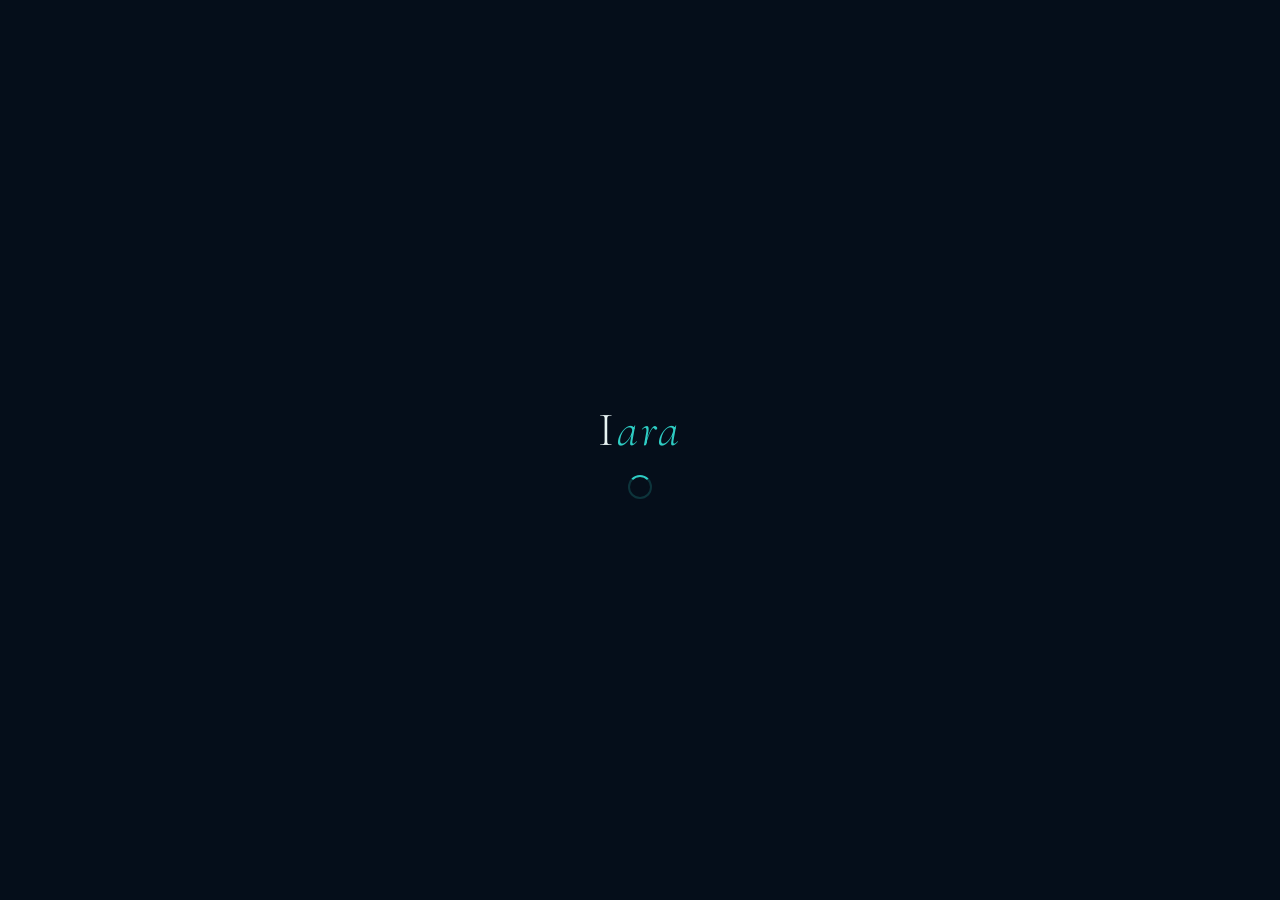
==== commit a461e43e: "rebrand to Iara — new landing, login, and app pages - Replace all pages with Iara design (ocean/teal" ====
--- a/pages/app.html
+++ b/pages/app.html
@@ -3,166 +3,637 @@
 <head>
 <meta charset="UTF-8">
 <meta name="viewport" content="width=device-width, initial-scale=1.0">
-<title>Meu Plano Financeiro</title>
-<link rel="stylesheet" href="../css/app.css">
-<link href="https://fonts.googleapis.com/css2?family=Inter:wght@400;500;600;700;800&display=swap" rel="stylesheet">
+<title>Iara — Meu Plano</title>
+<link href="https://fonts.googleapis.com/css2?family=Cormorant+Garamond:ital,wght@0,300;0,400;1,300;1,400&family=DM+Sans:wght@300;400;500&family=DM+Mono:wght@400;500&display=swap" rel="stylesheet">
 <style>
-.auth-loading {
-  position: fixed; inset: 0;
-  background: #000;
+:root {
+  --deep: #050E1A;
+  --abyss: #071525;
+  --ocean: #0A2540;
+  --teal: #0B6E68;
+  --aqua: #2ECDC4;
+  --aqua-dim: rgba(46,205,196,0.12);
+  --aqua-border: rgba(46,205,196,0.15);
+  --foam: #C8F0EE;
+  --text: #E8F4F3;
+  --text-2: rgba(200,240,238,0.5);
+  --text-3: rgba(200,240,238,0.25);
+  --red: #FF6B6B;
+  --red-dim: rgba(255,107,107,0.1);
+  --yellow: #F0CC7A;
+  --yellow-dim: rgba(240,204,122,0.1);
+  --green: #52B788;
+  --green-dim: rgba(82,183,136,0.12);
+  --blue: #4895EF;
+  --blue-dim: rgba(72,149,239,0.12);
+  --serif: 'Cormorant Garamond', Georgia, serif;
+  --sans: 'DM Sans', sans-serif;
+  --mono: 'DM Mono', monospace;
+  --r: 16px;
+  --sidebar: 220px;
+}
+
+*, *::before, *::after { box-sizing: border-box; margin: 0; padding: 0; }
+html { scroll-behavior: smooth; }
+body { font-family: var(--sans); background: var(--deep); color: var(--text); overflow-x: hidden; min-height: 100vh; }
+
+/* WATER BG */
+#bg-canvas { position:fixed; inset:0; z-index:0; opacity:0.2; pointer-events:none; }
+
+/* AUTH SCREEN */
+.auth-screen {
+  position: fixed; inset: 0; z-index: 200;
+  background: var(--deep);
+  display: flex; flex-direction: column; align-items: center; justify-content: center; gap: 16px;
+}
+.auth-logo { font-family: var(--serif); font-size: 48px; font-weight: 300; color: var(--text); letter-spacing: 0.06em; }
+.auth-logo em { color: var(--aqua); font-style: italic; }
+.auth-spinner { width: 24px; height: 24px; border: 2px solid rgba(46,205,196,0.2); border-top-color: var(--aqua); border-radius: 50%; animation: spin 0.8s linear infinite; }
+@keyframes spin { to{transform:rotate(360deg)} }
+
+/* SHELL */
+.shell { display:flex; min-height:100vh; position:relative; z-index:1; }
+
+/* SIDEBAR */
+.sidebar {
+  width: var(--sidebar); flex-shrink: 0;
+  background: rgba(7,21,37,0.9);
+  backdrop-filter: blur(20px);
+  border-right: 1px solid var(--aqua-border);
+  position: fixed; top:0; left:0; bottom:0;
   display: flex; flex-direction: column;
-  align-items: center; justify-content: center;
-  z-index: 999; transition: opacity 0.3s;
-}
-.auth-loading .logo { font-family: 'Inter', sans-serif; font-size: 22px; font-weight: 700; color: #fff; margin-bottom: 16px; letter-spacing: -0.03em; }
-.auth-loading .spinner { width: 28px; height: 28px; border: 3px solid rgba(255,255,255,0.15); border-top-color: #fff; border-radius: 50%; animation: spin 0.7s linear infinite; }
-@keyframes spin { to { transform: rotate(360deg); } }
-
-.user-info { display: flex; align-items: center; gap: 10px; }
+  z-index: 50;
+}
+.sidebar-brand {
+  padding: 28px 24px 24px;
+  border-bottom: 1px solid var(--aqua-border);
+}
+.brand-name { font-family: var(--serif); font-size: 28px; font-weight: 300; color: var(--text); letter-spacing: 0.05em; }
+.brand-name em { color: var(--aqua); font-style: italic; }
+.brand-sub { font-size: 10px; letter-spacing: 0.12em; text-transform: uppercase; color: var(--text-2); margin-top: 4px; }
+
+.sidebar-nav { flex: 1; padding: 16px 12px; display: flex; flex-direction: column; gap: 2px; }
+.nav-item {
+  display: flex; align-items: center; gap: 10px;
+  padding: 11px 14px; border-radius: 10px;
+  border: none; background: none; width: 100%; text-align: left;
+  font-family: var(--sans); font-size: 13px; font-weight: 400;
+  color: var(--text-2); cursor: pointer; text-decoration: none;
+  transition: all 0.2s; letter-spacing: 0.02em;
+}
+.nav-item:hover { background: var(--aqua-dim); color: var(--text); }
+.nav-item.active { background: var(--aqua-dim); color: var(--aqua); border: 1px solid var(--aqua-border); }
+.nav-icon { font-size: 15px; flex-shrink: 0; }
+
+.sidebar-footer {
+  padding: 16px 12px 24px;
+  border-top: 1px solid var(--aqua-border);
+  display: flex; flex-direction: column; gap: 8px;
+}
+.user-chip {
+  display: flex; align-items: center; gap: 10px;
+  padding: 10px 12px; border-radius: 10px;
+  background: var(--aqua-dim);
+}
 .user-avatar {
-  width: 32px; height: 32px; border-radius: 50%;
-  background: #1D1D1F; color: #fff;
-  font-size: 13px; font-weight: 700;
+  width: 30px; height: 30px; border-radius: 50%;
+  background: var(--teal); color: var(--text);
+  font-size: 12px; font-weight: 500;
   display: flex; align-items: center; justify-content: center;
-  overflow: hidden;
-}
-.user-avatar img { width: 100%; height: 100%; object-fit: cover; }
+  border: 1px solid var(--aqua-border); overflow: hidden; flex-shrink: 0;
+}
+.user-avatar img { width:100%; height:100%; object-fit:cover; }
+.user-info { flex: 1; min-width: 0; }
+.user-name { font-size: 12px; font-weight: 500; color: var(--text); white-space: nowrap; overflow: hidden; text-overflow: ellipsis; }
+.user-role { font-size: 10px; color: var(--text-2); }
 .btn-logout {
-  font-size: 12px; color: rgba(255,255,255,0.38);
-  background: none; border: none; cursor: pointer;
-  font-family: 'Inter', sans-serif; padding: 6px 10px;
-  border-radius: 8px; transition: all 0.2s; letter-spacing: -0.01em;
-}
-.btn-logout:hover { color: #fff; background: rgba(255,255,255,0.08); }
+  display: flex; align-items: center; gap: 8px;
+  padding: 8px 12px; border-radius: 8px;
+  border: none; background: none; font-family: var(--sans);
+  font-size: 12px; color: var(--text-2); cursor: pointer;
+  transition: all 0.2s; text-align: left; width: 100%;
+}
+.btn-logout:hover { color: var(--red); background: var(--red-dim); }
+
+/* MAIN */
+.main { margin-left: var(--sidebar); flex: 1; padding: 28px 32px; max-width: 860px; }
+
+/* TOPBAR */
+.topbar { display:flex; align-items:center; justify-content:space-between; margin-bottom:28px; }
+.topbar-left h1 { font-family: var(--serif); font-size: 28px; font-weight: 300; color: var(--text); }
+.topbar-left p { font-size: 12px; color: var(--text-2); margin-top: 2px; font-style: italic; }
+.score-badge {
+  display: flex; align-items: center; gap: 8px;
+  background: var(--aqua-dim); border: 1px solid var(--aqua-border);
+  padding: 8px 16px; border-radius: 50px;
+  font-size: 13px; color: var(--aqua); font-weight: 500;
+}
+.score-dot { width:7px; height:7px; background:var(--aqua); border-radius:50%; animation:pulse 2s infinite; }
+@keyframes pulse{0%,100%{opacity:1;transform:scale(1)}50%{opacity:0.4;transform:scale(0.7)}}
+
+/* PAGES */
+.page { display:none; animation: fadeIn 0.3s ease; }
+.page.active { display:block; }
+@keyframes fadeIn { from{opacity:0;transform:translateY(8px)} to{opacity:1;transform:translateY(0)} }
+
+/* CARDS */
+.card {
+  background: rgba(7,21,37,0.7);
+  border: 1px solid var(--aqua-border);
+  border-radius: var(--r);
+  padding: 22px 24px;
+  margin-bottom: 14px;
+  backdrop-filter: blur(10px);
+  position: relative; overflow: hidden;
+}
+.card::before {
+  content: '';
+  position: absolute; top:0; left:20%; right:20%;
+  height: 1px;
+  background: linear-gradient(to right, transparent, rgba(46,205,196,0.2), transparent);
+}
+.card-title {
+  font-size: 10px; letter-spacing: 0.14em; text-transform: uppercase;
+  color: var(--text-2); margin-bottom: 18px;
+}
+.card-header { display:flex; justify-content:space-between; align-items:center; margin-bottom:18px; }
+
+/* OVERVIEW TILES */
+.ov-grid { display:grid; grid-template-columns:repeat(3,1fr); gap:10px; margin-bottom:14px; }
+.ov-tile { border-radius: 12px; padding: 16px; border: 1px solid; }
+.ov-tile.income { background: var(--green-dim); border-color: rgba(82,183,136,0.2); }
+.ov-tile.expense { background: var(--red-dim); border-color: rgba(255,107,107,0.2); }
+.ov-tile.balance { background: var(--aqua-dim); border-color: var(--aqua-border); }
+.ov-label { font-size: 10px; letter-spacing: 0.1em; text-transform: uppercase; margin-bottom: 8px; font-weight: 500; }
+.ov-tile.income .ov-label { color: var(--green); }
+.ov-tile.expense .ov-label { color: var(--red); }
+.ov-tile.balance .ov-label { color: var(--aqua); }
+.ov-value { font-family: var(--mono); font-size: 20px; font-weight: 400; }
+.ov-tile.income .ov-value { color: var(--green); }
+.ov-tile.expense .ov-value { color: var(--red); }
+.ov-tile.balance .ov-value { color: var(--aqua); }
+.ov-sub { font-size: 10px; color: var(--text-2); margin-top: 4px; }
+
+/* BARS */
+.bar-row { margin-bottom: 16px; }
+.bar-row:last-child { margin-bottom: 0; }
+.bar-meta { display:flex; justify-content:space-between; align-items:center; margin-bottom: 6px; }
+.bar-name { font-size: 13px; color: var(--text); font-weight: 300; }
+.bar-amount { font-family: var(--mono); font-size: 12px; color: var(--text-2); }
+.bar-track { height: 4px; background: rgba(255,255,255,0.05); border-radius: 2px; overflow: hidden; }
+.bar-fill { height: 100%; border-radius: 2px; transition: width 0.8s ease; }
+.c-green { background: var(--green); }
+.c-yellow { background: var(--yellow); }
+.c-red { background: var(--red); }
+.c-blue { background: var(--blue); }
+.bar-tip { font-size: 10px; color: var(--text-2); margin-top: 4px; font-style: italic; }
+
+/* INCOME INPUTS */
+.income-row { display:flex; justify-content:space-between; align-items:center; padding:10px 0; border-bottom:1px solid rgba(46,205,196,0.06); }
+.income-row:last-child { border-bottom:none; }
+.income-label { font-size:13px; color:var(--text-2); font-weight:300; }
+.income-input {
+  font-family: var(--mono); font-size: 14px;
+  border: 1px solid var(--aqua-border); border-radius: 8px;
+  padding: 7px 12px; width: 140px; text-align: right;
+  background: rgba(46,205,196,0.04); color: var(--text); outline: none;
+  transition: border-color 0.2s;
+}
+.income-input:focus { border-color: var(--aqua); }
+
+/* DEBT ITEMS */
+.debt-item {
+  border: 1px solid var(--aqua-border); border-radius: 12px;
+  padding: 18px; margin-bottom: 10px;
+  background: rgba(7,21,37,0.4);
+  transition: border-color 0.2s;
+}
+.debt-item:hover { border-color: rgba(46,205,196,0.3); }
+.debt-item:last-child { margin-bottom: 0; }
+.debt-header { display:flex; justify-content:space-between; align-items:flex-start; margin-bottom:14px; }
+.debt-name { font-size: 15px; font-weight: 400; color: var(--text); }
+.badge { font-size: 10px; font-weight: 500; padding: 3px 12px; border-radius: 20px; letter-spacing: 0.06em; }
+.badge.p1 { background: var(--red-dim); color: var(--red); border: 1px solid rgba(255,107,107,0.2); }
+.badge.p2 { background: var(--yellow-dim); color: var(--yellow); border: 1px solid rgba(240,204,122,0.2); }
+.badge.p3 { background: var(--green-dim); color: var(--green); border: 1px solid rgba(82,183,136,0.2); }
+.debt-grid { display:grid; grid-template-columns:repeat(3,1fr); gap:8px; margin-bottom:14px; }
+.debt-stat { background: rgba(255,255,255,0.03); border-radius:8px; padding:10px 12px; }
+.debt-stat-label { font-size:10px; color:var(--text-2); margin-bottom:4px; letter-spacing:0.06em; text-transform:uppercase; }
+.debt-stat-value { font-family:var(--mono); font-size:14px; color:var(--text); }
+.progress-label { display:flex; justify-content:space-between; font-size:11px; color:var(--text-2); margin-bottom:6px; }
+.debt-tip { background: rgba(240,204,122,0.06); border: 1px solid rgba(240,204,122,0.12); border-radius:8px; padding:10px 12px; font-size:12px; color:rgba(240,204,122,0.8); margin-top:12px; font-style:italic; font-weight:300; line-height:1.5; }
+
+/* GOAL ITEMS */
+.goal-item { border:1px solid var(--aqua-border); border-radius:12px; padding:18px; margin-bottom:10px; background:rgba(7,21,37,0.4); transition:border-color 0.2s; }
+.goal-item:hover { border-color:rgba(46,205,196,0.3); }
+.goal-item:last-child { margin-bottom:0; }
+.goal-header { display:flex; justify-content:space-between; align-items:center; margin-bottom:10px; }
+.goal-name { font-size:15px; font-weight:400; color:var(--text); }
+.goal-emoji { font-size:22px; }
+.goal-meta { display:flex; justify-content:space-between; align-items:center; margin-bottom:12px; }
+.goal-target-label { font-size:12px; color:var(--text-2); font-weight:300; }
+.goal-months { font-size:10px; letter-spacing:0.08em; background:var(--green-dim); color:var(--green); padding:3px 12px; border-radius:20px; border:1px solid rgba(82,183,136,0.2); }
+.goal-values { display:flex; justify-content:space-between; align-items:baseline; margin-bottom:8px; }
+.goal-saved { font-family:var(--mono); font-size:18px; color:var(--green); }
+.goal-of { font-family:var(--mono); font-size:12px; color:var(--text-2); }
+.goal-tip { background:var(--green-dim); border:1px solid rgba(82,183,136,0.15); border-radius:8px; padding:10px 12px; font-size:12px; color:rgba(82,183,136,0.8); margin-top:12px; font-style:italic; font-weight:300; }
+
+/* SCORE PAGE */
+.score-hero {
+  background: linear-gradient(135deg, rgba(10,37,64,0.9) 0%, rgba(5,14,26,0.9) 100%);
+  border: 1px solid var(--aqua-border);
+  border-radius: var(--r);
+  padding: 36px;
+  text-align: center;
+  margin-bottom: 14px;
+  position: relative; overflow: hidden;
+}
+.score-hero::before {
+  content: '';
+  position: absolute; top:0; left:20%; right:20%; height:1px;
+  background: linear-gradient(to right, transparent, var(--aqua), transparent);
+}
+.score-label { font-size:11px; letter-spacing:0.14em; text-transform:uppercase; color:var(--text-2); margin-bottom:8px; }
+.score-number { font-family:var(--serif); font-size:72px; font-weight:300; color:var(--aqua); line-height:1; }
+.score-status { font-family:var(--serif); font-size:16px; font-style:italic; color:var(--text-2); margin-top:6px; }
+.score-bar-wrap { margin: 20px 0 8px; }
+.score-bar-track { height:6px; background:rgba(255,255,255,0.05); border-radius:3px; overflow:hidden; }
+.score-bar-fill { height:100%; border-radius:3px; background:linear-gradient(90deg, var(--red) 0%, var(--yellow) 50%, var(--green) 100%); transition:width 0.8s ease; }
+.score-range { display:flex; justify-content:space-between; font-size:10px; color:var(--text-2); letter-spacing:0.04em; }
+.score-input-row { margin-top:20px; display:flex; align-items:center; justify-content:center; gap:10px; }
+.score-input-label { font-size:12px; color:var(--text-2); }
+.score-input {
+  width:100px; padding:7px 12px; border-radius:8px;
+  border:1px solid var(--aqua-border); background:rgba(46,205,196,0.05);
+  font-family:var(--mono); font-size:14px; color:var(--text); text-align:center; outline:none;
+}
+.score-input:focus { border-color:var(--aqua); }
+
+/* ACTION ITEMS */
+.action-list { display:flex; flex-direction:column; gap:8px; }
+.action-item {
+  display:flex; align-items:center; gap:12px;
+  padding:12px 14px; border:1px solid var(--aqua-border); border-radius:10px;
+  background:rgba(7,21,37,0.4); transition:all 0.2s;
+}
+.action-item:hover { border-color:rgba(46,205,196,0.3); background:rgba(7,21,37,0.6); }
+.action-icon { width:34px; height:34px; border-radius:8px; display:flex; align-items:center; justify-content:center; font-size:16px; flex-shrink:0; }
+.action-icon.g { background:var(--green-dim); }
+.action-icon.r { background:var(--red-dim); }
+.action-icon.y { background:var(--yellow-dim); }
+.action-body { flex:1; }
+.action-title { font-size:13px; font-weight:400; color:var(--text); margin-bottom:2px; }
+.action-desc { font-size:11px; color:var(--text-2); font-weight:300; line-height:1.4; }
+.check-btn {
+  width:22px; height:22px; border-radius:50%;
+  border:1.5px solid var(--aqua-border); flex-shrink:0;
+  cursor:pointer; display:flex; align-items:center; justify-content:center;
+  transition:all 0.2s; background:none;
+}
+.check-btn.done { background:var(--aqua); border-color:var(--aqua); }
+.check-btn.done::after { content:'✓'; color:var(--deep); font-size:11px; font-weight:700; }
+
+/* TIP BOX */
+.tip-box { background:var(--aqua-dim); border:1px solid var(--aqua-border); border-radius:10px; padding:12px 14px; font-size:12px; color:rgba(46,205,196,0.8); font-weight:300; font-style:italic; margin-top:12px; line-height:1.6; }
+
+/* ADD BUTTON */
+.add-btn {
+  width:100%; margin-top:12px; padding:12px;
+  border:1px dashed rgba(46,205,196,0.2); border-radius:10px;
+  background:none; font-family:var(--sans); font-size:13px;
+  color:var(--text-2); cursor:pointer; transition:all 0.2s; letter-spacing:0.04em;
+}
+.add-btn:hover { border-color:var(--aqua); color:var(--aqua); background:var(--aqua-dim); }
+
+/* EMPTY STATE */
+.empty { text-align:center; padding:32px; font-size:13px; color:var(--text-2); font-style:italic; font-weight:300; }
+
+/* MOBILE NAV */
+.mobile-nav { display:none; position:fixed; bottom:0; left:0; right:0; z-index:50; background:rgba(7,21,37,0.95); backdrop-filter:blur(20px); border-top:1px solid var(--aqua-border); padding:8px 4px 12px; }
+.mobile-nav-items { display:flex; justify-content:space-around; }
+.mobile-nav-item { display:flex; flex-direction:column; align-items:center; gap:4px; padding:6px 12px; border-radius:10px; border:none; background:none; font-family:var(--sans); font-size:10px; letter-spacing:0.06em; text-transform:uppercase; color:var(--text-2); cursor:pointer; transition:all 0.2s; }
+.mobile-nav-item .icon { font-size:18px; }
+.mobile-nav-item.active { color:var(--aqua); background:var(--aqua-dim); }
+
+@media (max-width:768px) {
+  .sidebar { display:none; }
+  .main { margin-left:0; padding:16px 14px 80px; }
+  .ov-grid { grid-template-columns:1fr 1fr; }
+  .debt-grid { grid-template-columns:1fr 1fr; }
+  .mobile-nav { display:block; }
+}
 </style>
 </head>
 <body>
 
-<!-- AUTH LOADING SCREEN -->
-<div class="auth-loading" id="auth-loading">
-  <div class="logo">Meu Plano</div>
-  <div class="spinner"></div>
+<canvas id="bg-canvas"></canvas>
+
+<!-- AUTH LOADING -->
+<div class="auth-screen" id="auth-screen">
+  <div class="auth-logo">I<em>ara</em></div>
+  <div class="auth-spinner"></div>
 </div>
 
-<div class="app-shell" id="app-shell" style="display:none">
+<div class="shell" id="shell" style="display:none">
 
   <!-- SIDEBAR -->
   <aside class="sidebar">
-    <div class="sidebar-logo">Meu <span>Plano</span></div>
+    <div class="sidebar-brand">
+      <div class="brand-name">I<em>ara</em></div>
+      <div class="brand-sub">Controle o fluxo</div>
+    </div>
     <nav class="sidebar-nav">
-      <button class="nav-item active" data-page="overview" onclick="navigate('overview')"><span class="icon">📊</span> Visão Geral</button>
-      <button class="nav-item" data-page="debts" onclick="navigate('debts')"><span class="icon">🔴</span> Dívidas</button>
-      <button class="nav-item" data-page="goals" onclick="navigate('goals')"><span class="icon">🎯</span> Metas</button>
-      <button class="nav-item" data-page="score" onclick="navigate('score')"><span class="icon">⭐</span> Meu Score</button>
+      <button class="nav-item active" data-page="overview" onclick="navigate('overview')"><span class="nav-icon">〰</span> Visão Geral</button>
+      <button class="nav-item" data-page="debts" onclick="navigate('debts')"><span class="nav-icon">◎</span> Dívidas</button>
+      <button class="nav-item" data-page="goals" onclick="navigate('goals')"><span class="nav-icon">◇</span> Metas</button>
+      <button class="nav-item" data-page="score" onclick="navigate('score')"><span class="nav-icon">◈</span> Score</button>
     </nav>
     <div class="sidebar-footer">
-      <a href="../index.html">← Voltar ao site</a>
-      <br><br>
-      <button class="btn-logout" onclick="handleLogout()">🚪 Sair</button>
+      <div class="user-chip">
+        <div class="user-avatar" id="user-avatar">?</div>
+        <div class="user-info">
+          <div class="user-name" id="user-name">—</div>
+          <div class="user-role">Navegante</div>
+        </div>
+      </div>
+      <button class="btn-logout" onclick="handleLogout()">↩ Sair de Iara</button>
     </div>
   </aside>
 
   <!-- MAIN -->
   <main class="main">
     <div class="topbar">
-      <div class="topbar-title" id="page-title">Visão Geral</div>
-      <div class="user-info">
-        <div class="score-chip"><div class="chip-dot"></div><span id="topbar-score">Score —</span></div>
-        <div class="user-avatar" id="user-avatar">?</div>
+      <div class="topbar-left">
+        <h1 id="page-title">Visão Geral</h1>
+        <p id="page-subtitle">Como estão suas águas hoje?</p>
+      </div>
+      <div class="score-badge">
+        <div class="score-dot"></div>
+        <span id="topbar-score">Score —</span>
       </div>
     </div>
 
-    <!-- PAGE: OVERVIEW -->
+    <!-- OVERVIEW -->
     <div class="page active" id="page-overview">
       <div class="card">
-        <div class="card-title">Minha renda este mês</div>
+        <div class="card-title">Renda deste mês</div>
         <div class="income-row">
           <label class="income-label">💼 Salário principal</label>
-          <input class="income-input" id="in-salary" type="number" placeholder="0" onchange="updateIncome('salary', this.value)">
+          <input class="income-input" id="in-salary" type="number" placeholder="0" onchange="updateIncome('salary',this.value)">
         </div>
         <div class="income-row">
-          <label class="income-label">💡 Renda extra (freela, bico...)</label>
-          <input class="income-input" id="in-extra" type="number" placeholder="0" onchange="updateIncome('extra', this.value)">
-        </div>
-        <div class="tip-box">💡 Anote toda renda que entra — quanto mais preciso, melhor o seu plano.</div>
+          <label class="income-label">✦ Renda extra</label>
+          <input class="income-input" id="in-extra" type="number" placeholder="0" onchange="updateIncome('extra',this.value)">
+        </div>
+        <div class="tip-box">Como as marés, seu dinheiro tem ritmo. Anote tudo para ver o padrão.</div>
       </div>
       <div class="card">
-        <div class="card-title">Resumo do mês</div>
+        <div class="card-title">O fluxo do mês</div>
         <div class="ov-grid">
           <div class="ov-tile income"><div class="ov-label">Entrou</div><div class="ov-value" id="ov-income">—</div><div class="ov-sub">esse mês</div></div>
           <div class="ov-tile expense"><div class="ov-label">Saiu</div><div class="ov-value" id="ov-expense">—</div><div class="ov-sub">esse mês</div></div>
-          <div class="ov-tile balance"><div class="ov-label">Sobrou</div><div class="ov-value" id="ov-balance">—</div><div class="ov-sub" id="ov-balance-label">para dívidas</div></div>
+          <div class="ov-tile balance"><div class="ov-label">Sobrou</div><div class="ov-value" id="ov-balance">—</div><div class="ov-sub" id="ov-sub">para dívidas</div></div>
         </div>
       </div>
       <div class="card">
-        <div class="card-title">Para onde foi meu dinheiro</div>
+        <div class="card-title">Para onde foi</div>
         <div id="expense-bars"></div>
       </div>
     </div>
 
-    <!-- PAGE: DEBTS -->
+    <!-- DEBTS -->
     <div class="page" id="page-debts">
       <div class="card">
         <div class="card-header">
-          <div class="card-title" style="margin-bottom:0">Mapa de dívidas — pague nessa ordem</div>
-        </div>
-        <div class="tip-box" style="margin-bottom:16px">💡 Ordenadas do maior para menor juros. Pague o mínimo nas outras e coloque o máximo na <strong>Prioridade 1</strong>.</div>
+          <div class="card-title" style="margin-bottom:0">Mapa de dívidas</div>
+        </div>
+        <div class="tip-box" style="margin-bottom:16px">Ataque a mais funda primeiro — quanto maior o juro, mais rápido ela cresce.</div>
         <div id="debt-list"></div>
-        <button class="add-btn" onclick="addDebt()">+ Adicionar nova dívida</button>
+        <button class="add-btn" onclick="addDebt()">+ Adicionar dívida</button>
       </div>
     </div>
 
-    <!-- PAGE: GOALS -->
+    <!-- GOALS -->
     <div class="page" id="page-goals">
       <div class="card">
         <div class="card-header">
-          <div class="card-title" style="margin-bottom:0">Minhas metas</div>
-        </div>
-        <div class="tip-box" style="margin-bottom:16px">🎯 Comece pela reserva de emergência — ela protege você de entrar em dívida de novo.</div>
+          <div class="card-title" style="margin-bottom:0">Metas de vida</div>
+        </div>
+        <div class="tip-box" style="margin-bottom:16px">Comece pela reserva de emergência — o âncora que te mantém estável nas tempestades.</div>
         <div id="goal-list"></div>
-        <button class="add-btn" onclick="addGoal()">+ Adicionar nova meta</button>
+        <button class="add-btn" onclick="addGoal()">+ Adicionar meta</button>
       </div>
     </div>
 
-    <!-- PAGE: SCORE -->
+    <!-- SCORE -->
     <div class="page" id="page-score">
       <div class="score-hero">
-        <div style="font-size:13px;color:rgba(255,255,255,0.5);margin-bottom:4px">Meu score Serasa hoje</div>
+        <div class="score-label">Meu score Serasa</div>
         <div class="score-number" id="score-number">—</div>
-        <div class="score-sublabel" id="score-status"></div>
+        <div class="score-status" id="score-status"></div>
         <div class="score-bar-wrap">
-          <div class="score-bar-track"><div class="score-bar-fill" id="score-bar-fill" style="width:0%"></div></div>
-        </div>
-        <div class="score-range"><span>0 · Ruim</span><span>300 · Regular</span><span>700 · Bom</span><span>1000 · Excelente</span></div>
-        <div style="margin-top:16px;display:flex;align-items:center;gap:10px;justify-content:center;">
-          <span style="font-size:12px;color:rgba(255,255,255,0.5)">Atualizar:</span>
-          <input type="number" id="score-input" placeholder="ex: 620" min="0" max="1000"
-            style="width:90px;padding:6px 10px;border-radius:8px;border:none;font-family:var(--mono);font-size:14px;text-align:center;"
-            onchange="updateScore(this.value)">
+          <div class="score-bar-track"><div class="score-bar-fill" id="score-bar" style="width:0%"></div></div>
+        </div>
+        <div class="score-range"><span>0 · Crítico</span><span>300 · Regular</span><span>700 · Bom</span><span>1000 · Excelente</span></div>
+        <div class="score-input-row">
+          <span class="score-input-label">Atualizar:</span>
+          <input class="score-input" type="number" id="score-val-input" placeholder="ex: 620" min="0" max="1000" onchange="updateScore(this.value)">
         </div>
       </div>
       <div class="card">
-        <div class="card-title">O que está derrubando meu score</div>
+        <div class="card-title">O que está derrubando</div>
         <div class="action-list" id="score-negative"></div>
       </div>
       <div class="card">
-        <div class="card-title">O que vai subir meu score — faça agora</div>
+        <div class="card-title">O que vai subir — faça agora</div>
         <div class="action-list" id="score-positive"></div>
       </div>
     </div>
   </main>
 </div>
 
-<!-- MOBILE BOTTOM NAV -->
+<!-- MOBILE NAV -->
 <div class="mobile-nav">
   <div class="mobile-nav-items">
-    <button class="mobile-nav-item active" data-page="overview" onclick="navigate('overview')"><span class="icon">📊</span>Visão</button>
-    <button class="mobile-nav-item" data-page="debts" onclick="navigate('debts')"><span class="icon">🔴</span>Dívidas</button>
-    <button class="mobile-nav-item" data-page="goals" onclick="navigate('goals')"><span class="icon">🎯</span>Metas</button>
-    <button class="mobile-nav-item" data-page="score" onclick="navigate('score')"><span class="icon">⭐</span>Score</button>
+    <button class="mobile-nav-item active" data-page="overview" onclick="navigate('overview')"><span class="icon">〰</span>Fluxo</button>
+    <button class="mobile-nav-item" data-page="debts" onclick="navigate('debts')"><span class="icon">◎</span>Dívidas</button>
+    <button class="mobile-nav-item" data-page="goals" onclick="navigate('goals')"><span class="icon">◇</span>Metas</button>
+    <button class="mobile-nav-item" data-page="score" onclick="navigate('score')"><span class="icon">◈</span>Score</button>
   </div>
 </div>
 
-<script type="module" src="../js/app.js"></script>
+<script>
+// Water background
+const canvas = document.getElementById('bg-canvas');
+const ctx = canvas.getContext('2d');
+let W, H, t = 0;
+function resize(){ W = canvas.width = window.innerWidth; H = canvas.height = window.innerHeight; }
+resize(); window.addEventListener('resize', resize);
+function drawBg(){
+  ctx.clearRect(0,0,W,H);
+  for(let i=0;i<5;i++){
+    ctx.beginPath();
+    ctx.strokeStyle=`rgba(46,205,196,${0.025+i*0.008})`;
+    ctx.lineWidth=1;
+    for(let x=0;x<=W;x+=4){
+      const y=H*0.5+Math.sin((x/W*Math.PI*3)+t+i*0.9)*(35+i*18)+Math.sin((x/W*Math.PI*6)+t*0.5+i)*(15+i*8);
+      x===0?ctx.moveTo(x,y):ctx.lineTo(x,y);
+    }
+    ctx.stroke();
+  }
+  t+=0.006; requestAnimationFrame(drawBg);
+}
+drawBg();
+</script>
+
+<script type="module">
+import { auth, db, loadUserData, saveUserData, logout, watchAuthState } from '../js/firebase.js';
+
+let state = null, user = null, saveTimer = null;
+
+const pageTitles = {
+  overview: ['Visão Geral', 'Como estão suas águas hoje?'],
+  debts: ['Dívidas', 'Conheça as correntes para atravessá-las'],
+  goals: ['Metas', 'Onde você quer chegar?'],
+  score: ['Score', 'Sua reputação no sistema financeiro']
+};
+
+watchAuthState(async u => {
+  user = u;
+  const av = document.getElementById('user-avatar');
+  const nm = document.getElementById('user-name');
+  nm.textContent = u.displayName || u.email?.split('@')[0] || 'Navegante';
+  if(u.photoURL){ av.innerHTML = `<img src="${u.photoURL}" alt="">`; }
+  else { av.textContent = (u.displayName || u.email || '?')[0].toUpperCase(); }
+  state = await loadUserData(u.uid);
+  document.getElementById('auth-screen').style.display = 'none';
+  document.getElementById('shell').style.display = 'flex';
+  document.getElementById('topbar-score').textContent = 'Score ' + (state.score?.value || 0);
+  navigate('overview');
+}, () => { window.location.href = 'login.html'; });
+
+function save(){
+  clearTimeout(saveTimer);
+  saveTimer = setTimeout(async()=>{ if(user&&state) await saveUserData(user.uid,state); }, 1500);
+}
+
+window.handleLogout = async()=>{ await logout(); };
+
+window.navigate = page => {
+  document.querySelectorAll('.page').forEach(p=>p.classList.remove('active'));
+  document.querySelectorAll('.nav-item,.mobile-nav-item').forEach(n=>n.classList.remove('active'));
+  document.getElementById('page-'+page).classList.add('active');
+  document.querySelectorAll(`[data-page="${page}"]`).forEach(n=>n.classList.add('active'));
+  const [title,sub] = pageTitles[page];
+  document.getElementById('page-title').textContent = title;
+  document.getElementById('page-subtitle').textContent = sub;
+  renderPage(page);
+};
+
+function renderPage(p){
+  if(!state) return;
+  ({overview:renderOverview,debts:renderDebts,goals:renderGoals,score:renderScore})[p]?.();
+}
+
+function fmt(n){ return 'R$'+Number(n||0).toLocaleString('pt-BR',{minimumFractionDigits:0,maximumFractionDigits:0}); }
+function pct(a,b){ return b===0?0:Math.min(100,Math.round(a/b*100)); }
+
+function renderOverview(){
+  const inc=(state.income?.salary||0)+(state.income?.extra||0);
+  const exp=(state.expenses||[]).reduce((s,e)=>s+(e.amount||0),0);
+  const bal=inc-exp;
+  document.getElementById('ov-income').textContent=fmt(inc);
+  document.getElementById('ov-expense').textContent=fmt(exp);
+  document.getElementById('ov-balance').textContent=fmt(Math.abs(bal));
+  document.getElementById('ov-sub').textContent=bal>=0?'sobrando':'faltando';
+  document.getElementById('in-salary').value=state.income?.salary||'';
+  document.getElementById('in-extra').value=state.income?.extra||'';
+  const cats={essential:'c-green',leisure:'c-yellow',debt:'c-red',saving:'c-blue'};
+  const tips={essential:'Limite saudável: 50% da renda',leisure:'Limite saudável: 15% da renda',debt:'Acima de 15%? Tente renegociar',saving:'Quanto mais, melhor'};
+  document.getElementById('expense-bars').innerHTML=(state.expenses||[]).map(e=>{
+    const p=pct(e.amount,inc);
+    return `<div class="bar-row"><div class="bar-meta"><span class="bar-name">${e.name}</span><span class="bar-amount">${fmt(e.amount)}</span></div><div class="bar-track"><div class="bar-fill ${cats[e.category]||'c-green'}" style="width:${p}%"></div></div><div class="bar-tip">${p}% — ${tips[e.category]||''}</div></div>`;
+  }).join('');
+}
+
+window.updateIncome=(field,val)=>{
+  if(!state.income)state.income={};
+  state.income[field]=parseFloat(val)||0;
+  save(); renderOverview();
+};
+
+function renderDebts(){
+  const sorted=[...(state.debts||[])].sort((a,b)=>a.priority-b.priority);
+  if(!sorted.length){ document.getElementById('debt-list').innerHTML=`<div class="empty">Nenhuma dívida cadastrada. Ótimo sinal!</div>`; return; }
+  const bc=['','p1','p2','p3'];
+  const bl=['','◉ Prioridade 1','◎ Prioridade 2','○ Prioridade 3'];
+  document.getElementById('debt-list').innerHTML=sorted.map(d=>{
+    const p=pct(d.paid,d.total),pr=Math.min(d.priority,3);
+    return `<div class="debt-item"><div class="debt-header"><div class="debt-name">${d.name}</div><div class="badge ${bc[pr]}">${bl[pr]}</div></div><div class="debt-grid"><div class="debt-stat"><div class="debt-stat-label">Total</div><div class="debt-stat-value">${fmt(d.total)}</div></div><div class="debt-stat"><div class="debt-stat-label">Juros/mês</div><div class="debt-stat-value">${d.interest}%</div></div><div class="debt-stat"><div class="debt-stat-label">Mínimo</div><div class="debt-stat-value">${fmt(d.minimum)}</div></div></div><div class="progress-label"><span>Pago</span><span>${fmt(d.paid)} / ${fmt(d.total)}</span></div><div class="bar-track"><div class="bar-fill c-red" style="width:${p}%"></div></div>${d.tip?`<div class="debt-tip">✦ ${d.tip}</div>`:''}</div>`;
+  }).join('');
+}
+
+window.addDebt=()=>{
+  const name=prompt('Nome da dívida:'); if(!name)return;
+  const total=parseFloat(prompt('Valor total (R$):'))||0;
+  const interest=parseFloat(prompt('Juros ao mês (%):'))||0;
+  const minimum=parseFloat(prompt('Pagamento mínimo (R$):'))||0;
+  const paid=parseFloat(prompt('Quanto já foi pago (R$):'))||0;
+  if(!state.debts)state.debts=[];
+  state.debts.push({name,total,interest,minimum,paid,priority:state.debts.length+1,tip:''});
+  state.debts.sort((a,b)=>b.interest-a.interest);
+  state.debts.forEach((d,i)=>d.priority=i+1);
+  save(); renderDebts();
+};
+
+function renderGoals(){
+  if(!(state.goals||[]).length){ document.getElementById('goal-list').innerHTML=`<div class="empty">Nenhuma meta ainda. Onde você quer chegar?</div>`; return; }
+  document.getElementById('goal-list').innerHTML=(state.goals||[]).map(g=>{
+    const p=pct(g.saved,g.target);
+    const ml=g.monthly>0?Math.ceil((g.target-g.saved)/g.monthly):'—';
+    return `<div class="goal-item"><div class="goal-header"><div class="goal-name">${g.name}</div><div class="goal-emoji">${g.emoji}</div></div><div class="goal-meta"><span class="goal-target-label">Meta: ${fmt(g.target)}</span><span class="goal-months">${ml!=='—'?`~${ml} meses`:'Defina o mensal'}</span></div><div class="goal-values"><div class="goal-saved">${fmt(g.saved)}</div><div class="goal-of">/ ${fmt(g.target)}</div></div><div class="bar-track"><div class="bar-fill c-green" style="width:${p}%"></div></div><div class="bar-tip" style="margin-top:5px">${p}% concluído${g.monthly>0?` · ${fmt(g.monthly)}/mês`:''}</div>${g.tip?`<div class="goal-tip">✦ ${g.tip}</div>`:''}</div>`;
+  }).join('');
+}
+
+window.addGoal=()=>{
+  const name=prompt('Nome da meta:'); if(!name)return;
+  const emoji=prompt('Emoji:')||'🎯';
+  const target=parseFloat(prompt('Valor total (R$):'))||0;
+  const saved=parseFloat(prompt('Já guardado (R$):'))||0;
+  const monthly=parseFloat(prompt('Guardar por mês (R$):'))||0;
+  if(!state.goals)state.goals=[];
+  state.goals.push({name,emoji,target,saved,monthly,tip:''});
+  save(); renderGoals();
+};
+
+function renderScore(){
+  const s=state.score?.value||0;
+  document.getElementById('score-number').textContent=s;
+  document.getElementById('score-bar').style.width=Math.round(s/10)+'%';
+  const levels=[[0,'Crítico'],[300,'Regular'],[700,'Bom'],[850,'Ótimo'],[1000,'Excelente']];
+  const cur=levels.filter(l=>s>=l[0]).pop();
+  document.getElementById('score-status').textContent=cur?cur[1]+(s<700?' — a maré está virando 📈':' 🎉'):'';
+  const neg=(state.score?.actions||[]).filter(a=>a.icon==='⚠️');
+  const pos=(state.score?.actions||[]).filter(a=>a.icon!=='⚠️');
+  document.getElementById('score-negative').innerHTML=neg.length?renderActions(neg):`<div class="empty">Nenhuma negativação detectada ✅</div>`;
+  document.getElementById('score-positive').innerHTML=renderActions(pos);
+}
+
+function renderActions(actions){
+  return actions.map(a=>`<div class="action-item"><div class="action-icon ${a.iconClass}">${a.icon}</div><div class="action-body"><div class="action-title">${a.title}</div><div class="action-desc">${a.desc}</div></div><button class="check-btn ${a.done?'done':''}" onclick="toggleAction(${a.id})"></button></div>`).join('');
+}
+
+window.toggleAction=id=>{
+  const a=state.score?.actions?.find(x=>x.id===id);
+  if(a){ a.done=!a.done; if(a.done)state.score.value=Math.min(1000,(state.score.value||0)+15); else state.score.value=Math.max(0,(state.score.value||0)-15); document.getElementById('topbar-score').textContent='Score '+state.score.value; save(); renderScore(); }
+};
+
+window.updateScore=val=>{
+  if(!state.score)state.score={};
+  state.score.value=parseInt(val)||0;
+  document.getElementById('topbar-score').textContent='Score '+state.score.value;
+  save(); renderScore();
+};
+</script>
 </body>
 </html>
